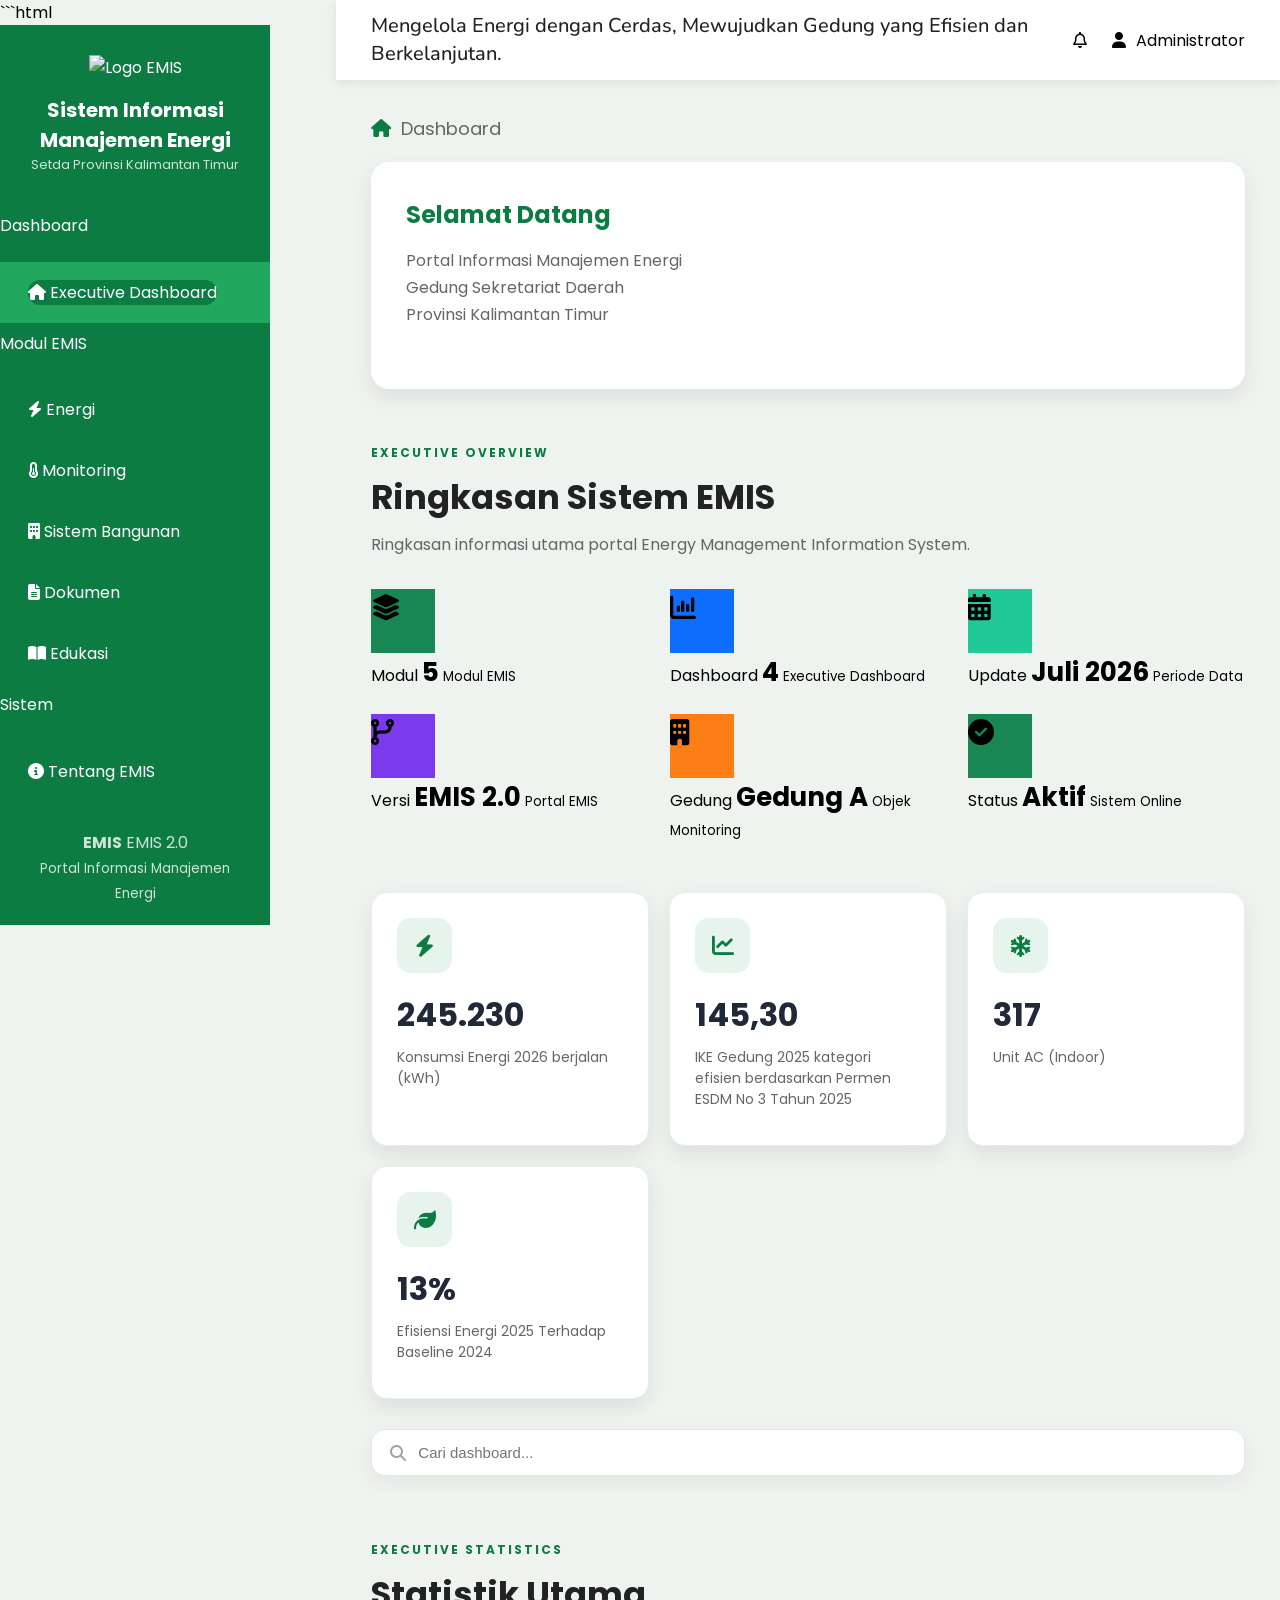
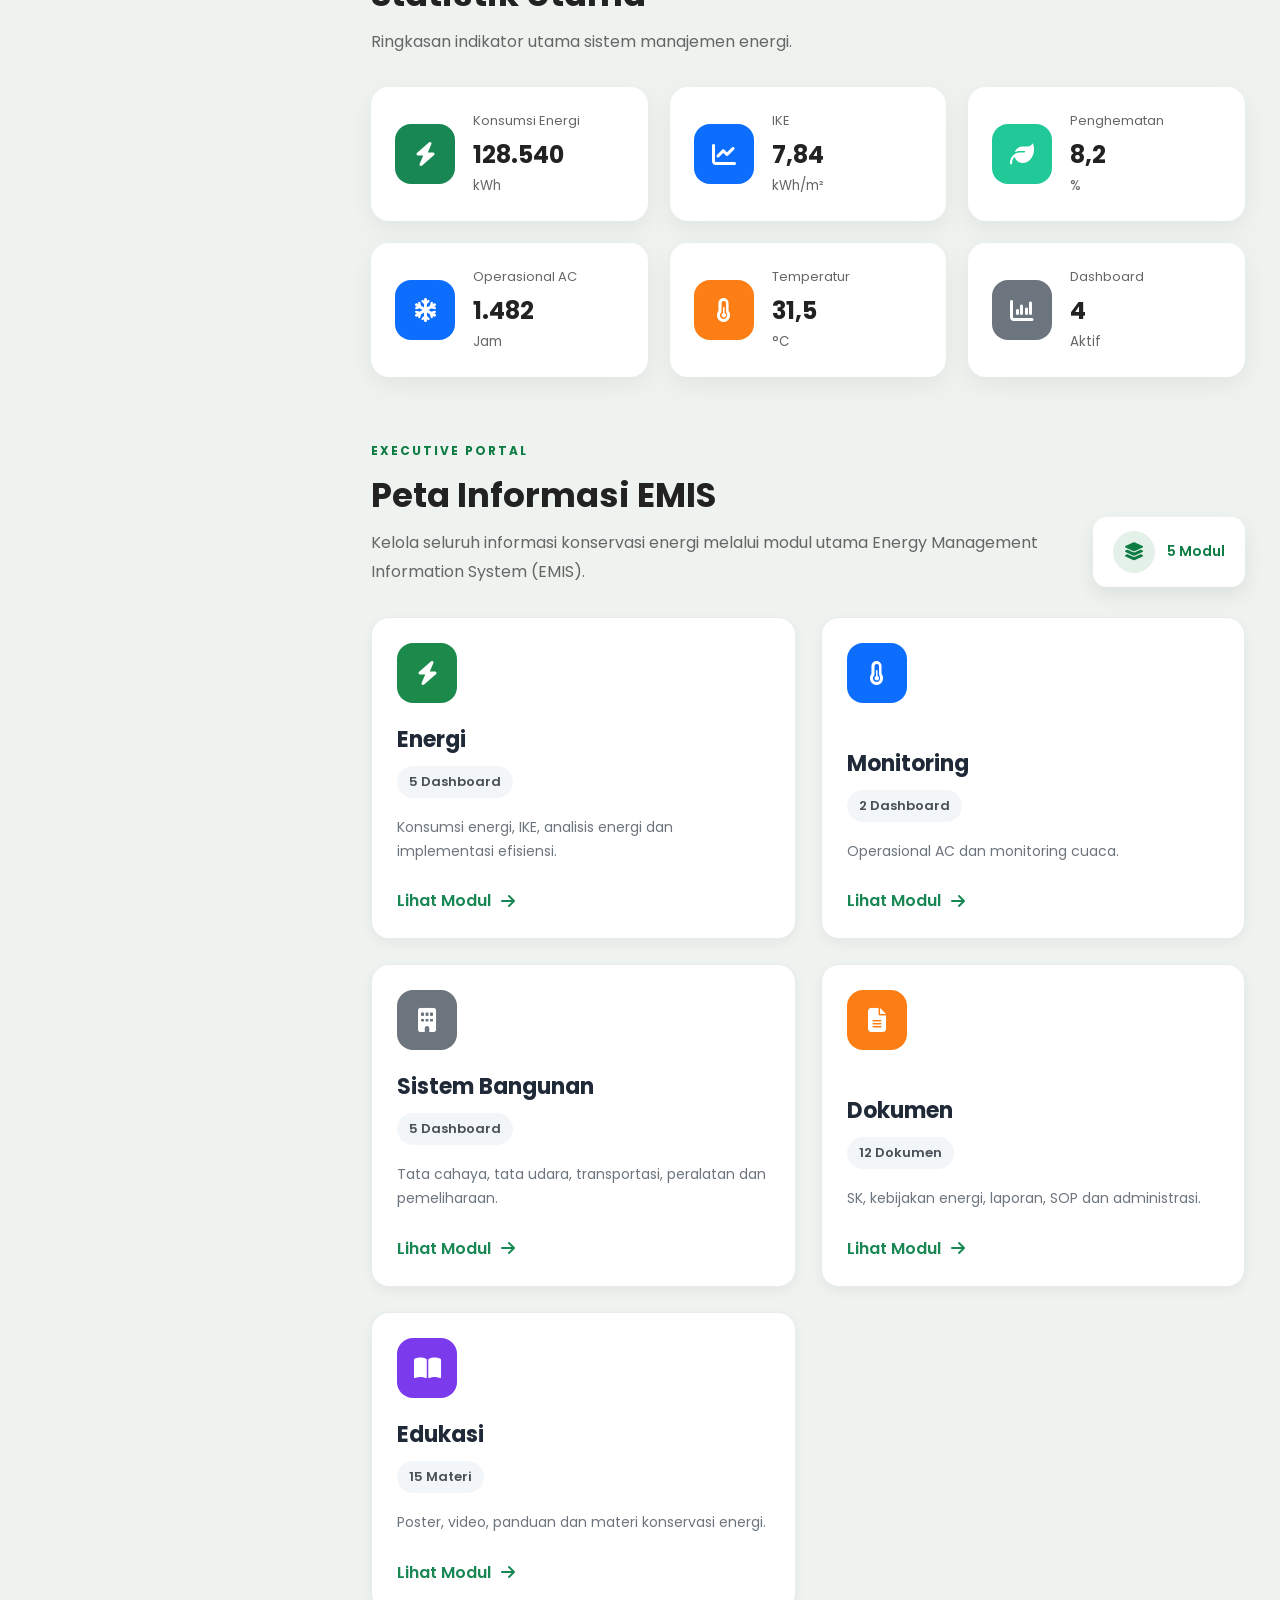
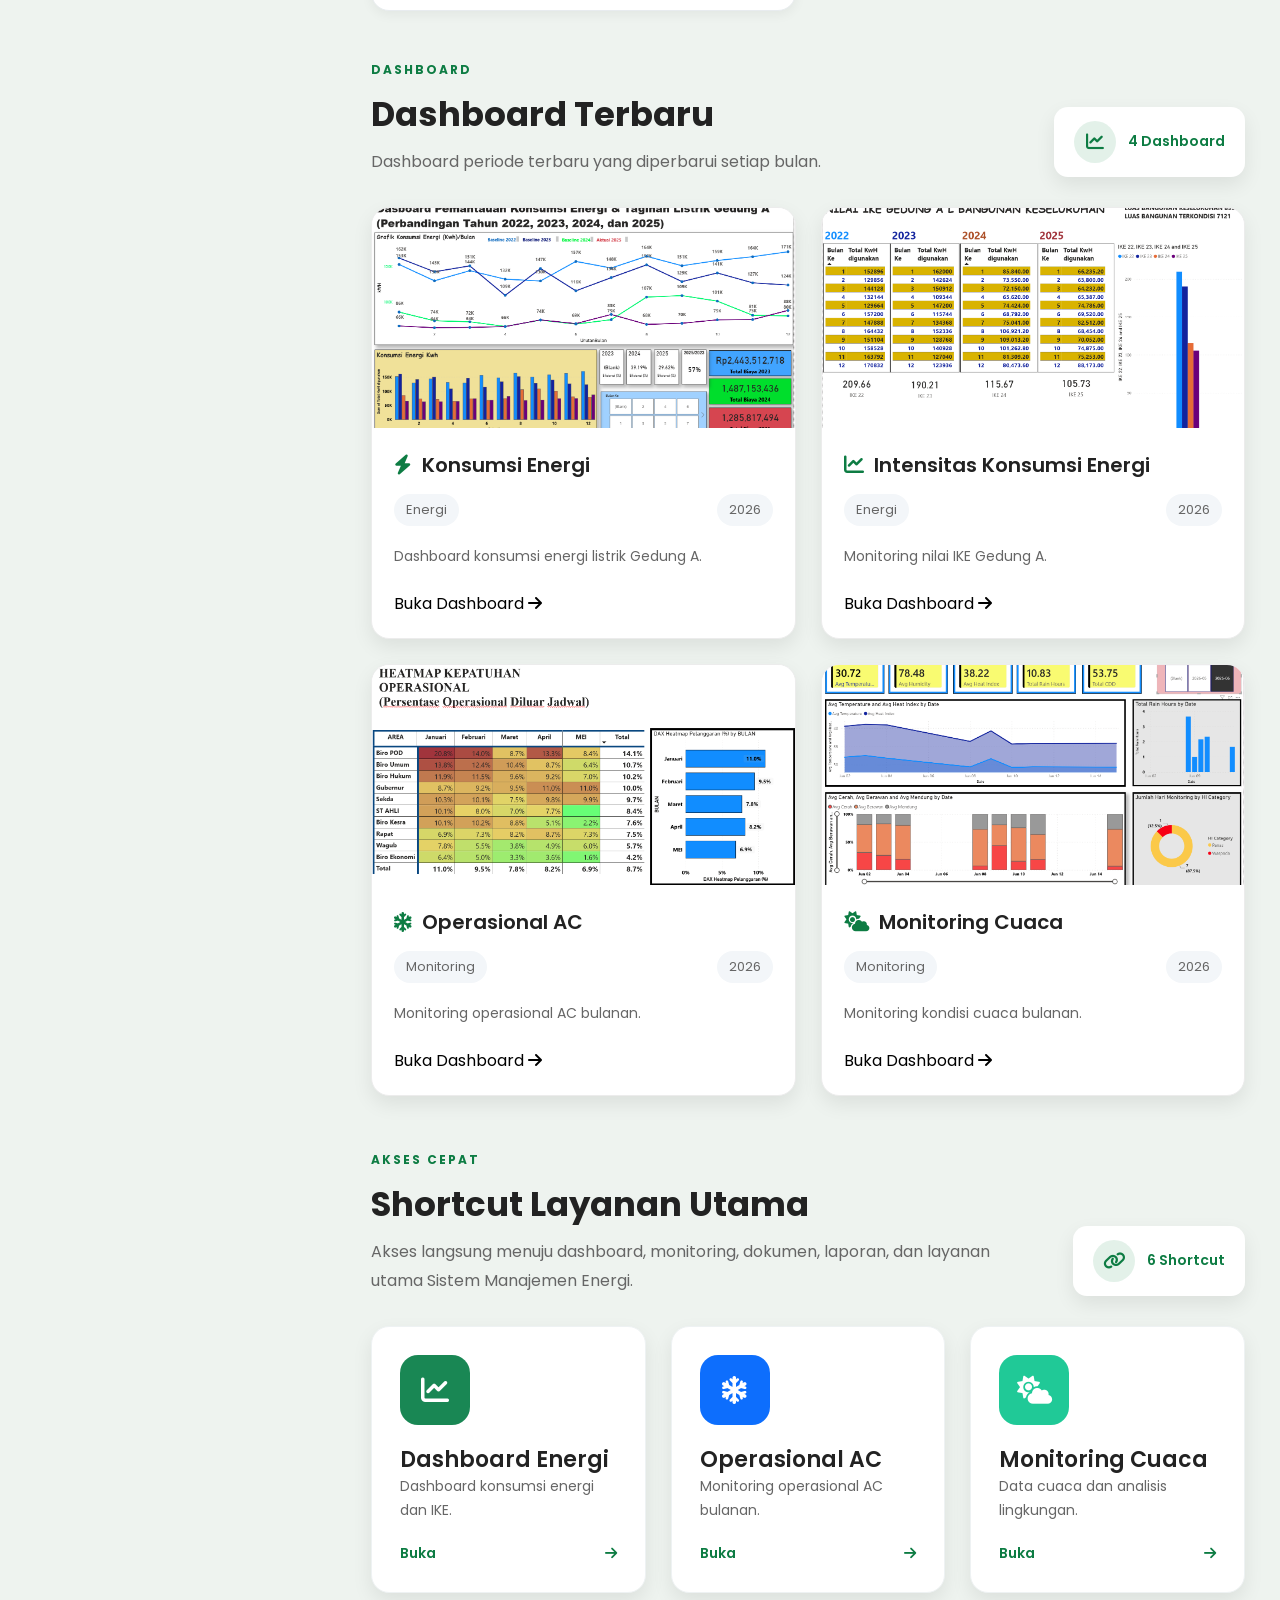
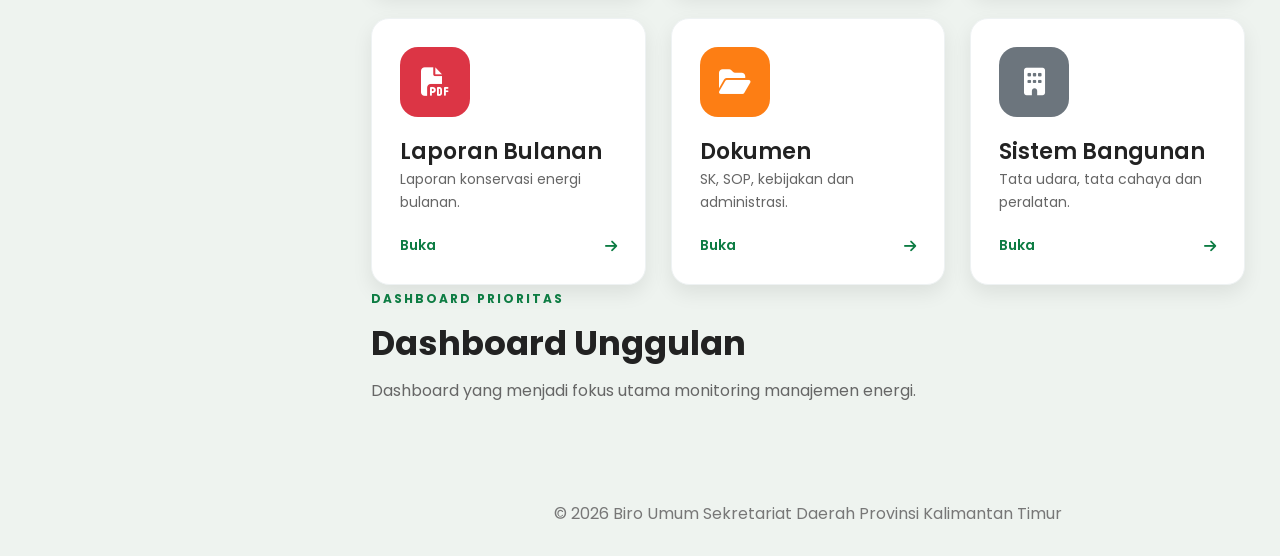
==== index.html @ b8838212 "Update header typography and responsive layout" ====
<!DOCTYPE html>
<html lang="id">

<head>

    <meta charset="UTF-8">

    <meta name="viewport" content="width=device-width, initial-scale=1.0">

    <title>Sistem Informasi Manajemen Energi | Biro Umum Setda Provinsi Kalimantan Timur</title>

    <!-- CSS -->
    <link rel="stylesheet" href="css/style.css">
    <link rel="stylesheet" href="css/sidebar.css">
    <link rel="stylesheet" href="css/header.css">
    <link rel="stylesheet" href="css/cards.css">
    <link rel="stylesheet" href="css/dashboard.css">
    <link rel="stylesheet" href="css/responsive.css">

    <!-- component CSS -->
    <link rel="stylesheet" href="css/components.css">

    <!-- Google Font -->
    <link rel="preconnect" href="https://fonts.googleapis.com">

    <link rel="preconnect" href="https://fonts.gstatic.com" crossorigin>

    <link href="https://fonts.googleapis.com/css2?family=Nunito:wght@400;500;600&family=Poppins:wght@300;400;500;600;700&display=swap" rel="stylesheet">

    <!-- Font Awesome -->
    <link rel="stylesheet"
        href="https://cdnjs.cloudflare.com/ajax/libs/font-awesome/6.7.2/css/all.min.css">

</head>

<body>

    <!-- SIDEBAR -->

    <div id="sidebar"></div>

    <!-- MAIN -->

    <div class="main">

        <header>

            <div class="header-left">

                <h2>Mengelola Energi dengan Cerdas, Mewujudkan Gedung yang Efisien dan Berkelanjutan.</h2>

            </div>

            <div class="header-right">

                <i class="fa-regular fa-bell"></i>

                <div class="profile">

                    <i class="fa-solid fa-user"></i>

                    Administrator

                </div>

            </div>

        </header>

        <main>

            <!-- =========================
                BREADCRUMB
            ========================== -->

            <div class="breadcrumb">

                <i class="fa-solid fa-house"></i>

                <span>Dashboard</span>

            </div>

            <!-- =========================
                WELCOME CARD / JUDUL HALAMAN
            ========================== -->

            <div class="welcome-card">

                <div class="welcome-header">

                    <div>

                        <h2>Selamat Datang</h2>

                        <p class="welcome-subtitle">

                            Portal Informasi Manajemen Energi<br>
                            Gedung Sekretariat Daerah<br>
                            Provinsi Kalimantan Timur

                        </p>

                    </div>

                </div>

            </div>


            <!-- ==========================================
                EXECUTIVE KPI
            ========================================== -->

            <section class="executive-section">

                <div class="section-header">

                    <div class="section-info">

                        <span class="section-label">

                            EXECUTIVE OVERVIEW

                        </span>

                        <h2>

                            Ringkasan Sistem EMIS

                        </h2>

                        <p>

                            Ringkasan informasi utama portal
                            Energy Management Information System.

                        </p>

                    </div>

                </div>

                <div
                    id="executive-grid"
                    class="executive-grid">

                </div>

            </section>

            
            <!-- =========================
                KPI GRID
            ========================== -->

            <section class="kpi-grid">

                <div class="kpi-card">

                    <div class="kpi-icon">
                        <i class="fa-solid fa-bolt"></i>
                    </div>

                    <div class="kpi-value">245.230</div>

                    <div class="kpi-title">
                        Konsumsi Energi 2026 berjalan (kWh)
                    </div>

                </div>

                <div class="kpi-card">

                    <div class="kpi-icon">
                        <i class="fa-solid fa-chart-line"></i>
                    </div>

                    <div class="kpi-value">145,30</div>

                    <div class="kpi-title">
                        IKE Gedung 2025 kategori efisien berdasarkan Permen ESDM No 3 Tahun 2025
                    </div>

                </div>

                <div class="kpi-card">

                    <div class="kpi-icon">
                        <i class="fa-solid fa-snowflake"></i>
                    </div>

                    <div class="kpi-value">317</div>

                    <div class="kpi-title">
                        Unit AC (Indoor)
                    </div>

                </div>

                <div class="kpi-card">

                    <div class="kpi-icon">
                        <i class="fa-solid fa-leaf"></i>
                    </div>

                    <div class="kpi-value">13%</div>

                    <div class="kpi-title">
                        Efisiensi Energi 2025 Terhadap Baseline 2024
                    </div>

                </div>

            </section>
            
            <!-- ==========================================
                    SEARCH DASHBOARD
                ========================================== -->

                <div class="dashboard-search">

                    <div class="search-box">

                        <i class="fa-solid fa-magnifying-glass"></i>

                        <input
                            type="text"
                            id="dashboard-search"
                            placeholder="Cari dashboard...">

                    </div>

                </div>
          
            <!-- =========================
                EXECUTIVE STATISTICS
            ========================== -->

            <section class="statistics-section">

                <div class="section-header">

                    <div class="section-info">

                        <span class="section-label">

                            EXECUTIVE STATISTICS

                        </span>

                        <h2>

                            Statistik Utama

                        </h2>

                        <p>

                            Ringkasan indikator utama sistem manajemen energi.

                        </p>

                    </div>

                </div>

                <div
                    id="statistics-grid"
                    class="statistics-grid">

                </div>

            </section>

              
                        
            <!-- =========================
                PETA INFORMASI EMIS
            ========================== -->

            <section class="module-section">

                <div class="section-header">

                    <div class="section-info">

                        <span class="section-label">
                            EXECUTIVE PORTAL
                        </span>

                        <h2>
                            Peta Informasi EMIS
                        </h2>

                        <p>
                            Kelola seluruh informasi konservasi energi melalui modul utama
                            Energy Management Information System (EMIS).
                        </p>

                    </div>

                    <div class="section-badge">

                        <i class="fa-solid fa-layer-group"></i>

                        <span id="module-count">
                            5 Modul
                        </span>

                    </div>

                </div>

                <div id="module-grid" class="module-grid"></div>

            </section>


            <!-- =========================
                DASHBOARD TERBARU
            ========================== -->

            <section class="dashboard-section">

                <div class="section-header">

                    <div class="section-info">

                        <span class="section-label">
                            DASHBOARD
                        </span>

                        <h2>Dashboard Terbaru</h2>

                        <p>
                            Dashboard periode terbaru yang diperbarui setiap bulan.
                        </p>

                    </div>

                    <div class="section-badge">

                        <i class="fa-solid fa-chart-line"></i>

                        <span id="dashboard-count">
                            4 Dashboard
                        </span>

                    </div>

                </div>

                <!-- JavaScript akan mengisi card -->
                <div id="dashboard-grid" class="dashboard-grid"></div>

            </section>


            <!-- ========================================
                QUICK ACCESS
            ======================================== -->

            <section class="quick-section">

                <div class="section-header">

                    <div class="section-info">

                        <span class="section-label">
                            AKSES CEPAT
                        </span>

                        <h2>
                            Shortcut Layanan Utama
                        </h2>

                        <p>
                            Akses langsung menuju dashboard, monitoring, dokumen,
                            laporan, dan layanan utama Sistem Manajemen Energi.
                        </p>

                    </div>

                    <div class="section-badge">

                        <i class="fa-solid fa-link"></i>

                        <span id="quick-count">
                            6 Shortcut
                        </span>

                    </div>

                </div>

                <div id="quick-grid" class="quick-grid"></div>

            </section>

            <!-- ==========================================
                DASHBOARD PRIORITAS/UNGGULAN
            ========================================== -->

            <section class="latest-section">
                
                <div class="section-header">

                    <div class="section-info">

                        <span class="section-label">

                            DASHBOARD PRIORITAS

                        </span>

                        <h2>

                            Dashboard Unggulan

                        </h2>

                        <p>

                            Dashboard yang menjadi fokus utama
                            monitoring manajemen energi.

                        </p>

                    </div>

                </div>

                <div
                    id="featured-dashboard"
                    class="latest-grid">

                </div>

            </section>

        </main>

        <footer>

            © 2026 Biro Umum Sekretariat Daerah Provinsi Kalimantan Timur

        </footer>

    </div>
    <script src="js/config.js"></script>

    <script>

    const INCLUDE_PATH = "includes/";

    </script>

    <script src="js/loader.js"></script>

    <script src="js/script.js"></script>
        
</body>

</html>
---- css/style.css ----
/* ===========================
THEME
=========================== */

:root{

    /* WARNA */

    --primary:#0d7c43;

    --primary-light:#21a85e;

    --primary-dark:#07592f;

    --background:#eef3ef;

    --white:#ffffff;

    --text:#222;

    --text-light:#666;

    --border:#dce4dd;

    /* SHADOW */

    --shadow:

    0 8px 20px rgba(0,0,0,.08);

    /* RADIUS */

    --radius:18px;

    /* TRANSITION */

    --transition:.3s;

}

/* ==========================
RESET
========================== */

*{
    margin:0;
    padding:0;
    box-sizing:border-box;
}

/* ==========================
BODY
========================== */

body{

    font-family:'Poppins',sans-serif;

    background:#eef3ef;

    display:flex;

}

/* LINK */

a{

    text-decoration:none;

    color:inherit;

}

/* LIST */

ul{

    list-style:none;

}

/* =====================================================
EXECUTIVE KPI
===================================================== */

.executive-section{

    margin:50px 0;

}

.executive-grid{

    display:grid;

    grid-template-columns:repeat(auto-fit,minmax(220px,1fr));

    gap:22px;

}

.summary-card{

    transition:.3s;

}

.summary-card:hover{

    transform:translateY(-8px);

    box-shadow:0 20px 45px rgba(0, 0, 0, 0.12);

}

.summary-icon{

    width:64px;

    height:64px;

    font-size:26px;

}

.summary-info strong{

    font-size:26px;

}


.status-label{

    display:block;

    margin-bottom:18px;

    font-size:13px;

    font-weight:700;

    color:var(--primary);

    letter-spacing:1px;

}

.status-item{

    display:flex;

    align-items:center;

    gap:12px;

    margin-bottom:18px;

}

.status-item:last-child{

    margin-bottom:0;

}

.status-item i{

    width:36px;

    height:36px;

    border-radius:10px;

    display:flex;

    justify-content:center;

    align-items:center;

    background:#EAF7EF;

    color:var(--primary);

}

.status-item span{

    flex:1;

    color:var(--text-light);

    font-size:14px;

}

.status-item strong{

    color:var(--text);

}

.hero-status{

    transition:.3s;

}

.hero-status:hover{

    transform:translateY(-6px);

}

/* =====================================================
EXECUTIVE STATISTICS
===================================================== */

.statistics-section{

    margin:60px 0;

}

.statistics-grid{

    display:grid;

    grid-template-columns:repeat(auto-fit,minmax(220px,1fr));

    gap:22px;

}

.stat-card{

    background:#ffffff;

    border-radius:18px;

    padding:24px;

    display:flex;

    align-items:center;

    gap:18px;

    box-shadow:0 8px 24px rgba(0,0,0,.06);

    transition:.25s;

}

.stat-card:hover{

    transform:translateY(-6px);

}

.stat-icon{

    width:60px;

    height:60px;

    border-radius:16px;

    display:flex;

    justify-content:center;

    align-items:center;

    color:#fff;

    font-size:24px;

}

.stat-info span{

    display:block;

    color:var(--text-light);

    font-size:13px;

    margin-bottom:6px;

}

.stat-info strong{

    display:block;

    font-size:24px;

    color:var(--text);

}

.stat-info small{

    color:var(--text-light);

}

/* =====================================================
SEARCH DASHBOARD
===================================================== */

.dashboard-search{

    margin:30px 0;

}

.search-box{

    display:flex;

    align-items:center;

    gap:12px;

    background:#ffffff;

    border:1px solid #E5E7EB;

    border-radius:14px;

    padding:14px 18px;

    box-shadow:0 6px 18px rgba(0,0,0,.05);

}

.search-box i{

    color:#9CA3AF;

}

.search-box input{

    flex:1;

    border:none;

    outline:none;

    background:transparent;

    font-size:15px;

}

.search-box:focus-within{

    border-color:var(--primary);

    box-shadow:0 0 0 4px rgba(25,135,84,.10);

}

.empty-dashboard{

    grid-column:1/-1;

    text-align:center;

    padding:70px 20px;

    color:#9CA3AF;

}

.empty-dashboard i{

    font-size:50px;

    margin-bottom:18px;

}

.empty-dashboard h3{

    margin-bottom:10px;

}

.sidebar-logo{

    width:90px;

    height:auto;

    display:block;

    margin:0 auto 18px;

}
---- css/sidebar.css ----
/* ==========================
SIDEBAR
========================== */

.sidebar{

    width:270px;

    height:100vh;

    background:var(--primary);

    color:white;

    position:fixed;

    display:flex;

    flex-direction:column;

    justify-content:space-between;

}

.sidebar li.active a{

    background:var(--primary);

    color:#ffffff;

    border-radius:12px;

}

.sidebar li.active i{

    color:#ffffff;

}

/* LOGO */

.logo{

    text-align:center;

    padding:30px;

}

.logo img{

    width:90px;

    margin-bottom:15px;

}

.logo h2{

    font-size:20px;

}

.logo p{

    font-size:13px;

    opacity:.8;

}

/* MENU */

nav ul{

    margin-top:15px;

}

nav li{

    display:flex;

    align-items:center;

    gap:15px;

    padding:18px 28px;

    cursor:pointer;

    transition:.3s;

}

nav li:hover{

    background:var(--primary-light);

}

.active{

    background:var(--primary-light);

}

.sidebar-footer{

    text-align:center;

    padding:20px;

    opacity:.8;

}
---- css/header.css ----
.main{

    margin-left:270px;

    width:calc(100% - 270px);

}

/* HEADER */

header{

    min-height:70px;

    background:var(--white);

    display:flex;

    justify-content:space-between;

    align-items:center;

    padding:12px 35px;

    box-shadow:0 2px 10px rgba(0,0,0,.08);

}

.header-right{

    display:flex;

    align-items:center;

    gap:25px;

}

.profile{

    display:flex;

    align-items:center;

    gap:10px;

}

/* =====================================================
   HEADER TAGLINE
===================================================== */

.header-left h2{

    font-family:'Nunito',sans-serif;

    font-size:20px;

    font-weight:500;

    line-height:1.4;

    color:var(--text);

}

/* ==================================
UPDATE HEADER
================================== */

.update-box-header{

display:flex;

flex-direction:column;

align-items:flex-end;

line-height:1.2;

}

.update-box-header small{

font-size:11px;

color:var(--text-light);

}

.update-box-header strong{

font-size:15px;

color:var(--primary);

font-weight:600;

}

/* =====================================================
FOOTER
===================================================== */

.footer{

height:65px;

background:var(--white);

border-top:1px solid #E5E7EB;

padding:0 35px;

display:flex;

justify-content:space-between;

align-items:center;

margin-top:40px;

}

.footer-left{

display:flex;

flex-direction:column;

gap:4px;

}

.footer-left strong{

font-size:14px;

color:var(--text);

}

.footer-left span{

font-size:12px;

color:var(--text-light);

}

.footer-right{

display:flex;

align-items:center;

gap:12px;

font-size:13px;

color:var(--text-light);

}
---- css/cards.css ----
/* =====================================================
   WELCOME CARD
===================================================== */

.welcome-card{

    background:var(--white);
    border-radius:var(--radius);
    padding:35px;
    box-shadow:var(--shadow);
    margin-bottom:20px;

}

.welcome-card h2{

    color:var(--primary);
    margin-bottom:15px;

}


/* =====================================================
   WELCOME HEADER
===================================================== */

.welcome-header{

    display:flex;
    justify-content:space-between;
    align-items:flex-start;
    gap:30px;
    margin-bottom:25px;

}

.welcome-subtitle{

    margin-top:10px;
    color:var(--text-light);
    line-height:1.7;
    max-width:700px;

}

.welcome-description{

    color:var(--text-light);
    line-height:1.9;
    margin-top:20px;

}


/* =====================================================
   UPDATE BOX
===================================================== */

.update-box{

    background:#F5FAF6;
    border-left:5px solid var(--primary);
    border-radius:12px;
    padding:18px 24px;
    min-width:180px;
    flex-shrink:0;

}

.update-box span{

    display:block;
    font-size:13px;
    color:var(--text-light);
    margin-bottom:6px;

}

.update-box strong{

    font-size:18px;
    color:var(--primary);

}


/* =====================================================
   KPI SECTION
===================================================== */

.kpi-section{

    margin:35px 0;

}

.kpi-grid{

    display:grid;
    grid-template-columns:repeat(auto-fit,minmax(220px,1fr));
    gap:20px;

}


/* =====================================================
   KPI CARD
===================================================== */

.kpi-card{

    background:var(--white);
    border-radius:16px;
    padding:25px;
    box-shadow:var(--shadow);
    transition:0.3s;
    border:1px solid #ECECEC;

}

.kpi-card:hover{

    transform:translateY(-5px);
    box-shadow:0 10px 25px rgba(0,0,0,.10);

}

.kpi-icon{

    width:55px;
    height:55px;
    border-radius:14px;
    display:flex;
    align-items:center;
    justify-content:center;
    background:rgba(25,135,84,.10);
    color:var(--primary);
    font-size:22px;
    margin-bottom:18px;

}

.kpi-title{

    font-size:14px;
    color:var(--text-light);
    margin-bottom:10px;

}

.kpi-value{

    font-size:32px;
    font-weight:700;
    color:#1F2937;
    margin-bottom:8px;

}

.kpi-unit{

    font-size:14px;
    color:var(--text-light);

}
---- css/dashboard.css ----
/* =====================================================
   MAIN CONTENT
===================================================== */

main{

    padding:35px;

}


/* =====================================================
   BREADCRUMB
===================================================== */

.breadcrumb{

    display:flex;
    align-items:center;
    gap:10px;

    margin-bottom:20px;

    font-size:18px;

    color:var(--text-light);

}

.breadcrumb i{

    color:var(--primary);

}


/* =====================================================
   DASHBOARD SECTION
===================================================== */

.dashboard-section{

    margin-top:45px;

}


/* =====================================================
   SECTION HEADER
===================================================== */

.section-header{

    margin-bottom:25px;

}

.section-header h2{

    font-size:30px;

    color:var(--text);

    margin-bottom:8px;

}

.section-header p{

    color:var(--text-light);

    line-height:1.7;

}


/* =====================================================
   DASHBOARD GRID
===================================================== */

.dashboard-grid{

    display:grid;

    grid-template-columns:repeat(auto-fit,minmax(320px,1fr));

    gap:25px;

}


/* =====================================================
   DASHBOARD CARD
===================================================== */

.dashboard-card{

    background:var(--white);

    border-radius:18px;

    overflow:hidden;

    box-shadow:var(--shadow);

    border:1px solid #ECECEC;

    transition:.3s;

}

.dashboard-card:hover{

    transform:translateY(-6px);

    box-shadow:0 12px 25px rgba(0,0,0,.12);

}


/* =====================================================
   DASHBOARD IMAGE
===================================================== */

.dashboard-image{

    width:100%;

    height:220px;

    overflow:hidden;

    background:#F8F9FA;

}

.dashboard-image img{

    width:100%;

    height:100%;

    object-fit:cover;

    transition:.35s;

}

.dashboard-card:hover .dashboard-image img{

    transform:scale(1.03);

}


/* =====================================================
   DASHBOARD CONTENT
===================================================== */

.dashboard-content{

    padding:22px;

}

.dashboard-title{

    display:flex;

    align-items:center;

    gap:10px;

    font-size:20px;

    font-weight:600;

    color:var(--text);

    margin-bottom:14px;

}

.dashboard-title i{

    color:var(--primary);

}


/* =====================================================
   DASHBOARD META
===================================================== */

.dashboard-meta{

    display:flex;

    justify-content:space-between;

    margin-bottom:18px;

    font-size:13px;

}

.dashboard-meta span{

    background:#F3F6F9;

    padding:6px 12px;

    border-radius:20px;

    color:var(--text-light);

}


/* =====================================================
   DASHBOARD DESCRIPTION
===================================================== */

.dashboard-description{

    color:var(--text-light);

    line-height:1.8;

    font-size:14px;

    margin-bottom:22px;

}


/* =====================================================
   DASHBOARD BUTTON
===================================================== */

.dashboard-button{

    display:inline-flex;

    align-items:center;

    gap:8px;

    color:var(--primary);

    font-weight:600;

    cursor:pointer;

    transition:.3s;

}

.dashboard-button i{

    transition:.3s;

}

.dashboard-button:hover{

    color:#146C43;

}

.dashboard-button:hover i{

    transform:translateX(6px);

}


/* =====================================================
   FOOTER
===================================================== */

footer{

    text-align:center;

    color:#777;

    padding:30px;

}
---- css/components.css ----
/* =====================================================
   EMIS MODULE SECTION
===================================================== */

.module-section{

    margin-top:40px;

}

/* =====================================================
   SECTION HEADER
===================================================== */

.section-header{

    display:flex;

    justify-content:space-between;

    align-items:flex-end;

    gap:30px;

    margin-bottom:30px;

}

.section-info{

    flex:1;

}


.section-label{

    display:inline-block;

    font-size:12px;

    font-weight:700;

    letter-spacing:2px;

    text-transform:uppercase;

    color:var(--primary);

    margin-bottom:10px;

}

.section-header h2{

    font-size:34px;

    font-weight:700;

    color:var(--text);

    margin-bottom:8px;

}

.section-header p{

    max-width:700px;

    line-height:1.8;

    color:var(--text-light);

}

/*Section Badge*/

.section-badge{

    display:flex;

    align-items:center;

    gap:12px;

    background:#ffffff;

    border-radius:14px;

    padding:14px 20px;

    box-shadow:var(--shadow);

    white-space:nowrap;

}

.section-badge i{

    width:42px;

    height:42px;

    display:flex;

    align-items:center;

    justify-content:center;

    border-radius:50%;

    background:rgba(27,138,75,.12);

    color:var(--primary);

    font-size:18px;

}

.section-badge span{

    font-size:14px;

    font-weight:600;

    color:var(--primary);

}

/*=====================================================
RESPONSIVE SECTION HEADER
=====================================================*/

@media(max-width:768px){

    .section-header{

        flex-direction:column;

        align-items:flex-start;

    }

    .section-badge{

        width:100%;

        justify-content:center;

    }

}

/*MODULE*/
.module-grid{

    display:grid;

    grid-template-columns:repeat(auto-fit,minmax(280px,1fr));

    gap:25px;

    margin-top:25px;

}


/* =====================================================
   MODULE CARD
===================================================== */

.module-card{

    background:#ffffff;

    border-radius:18px;

    padding:25px;

    border:1px solid #E8ECEF;

    transition:.3s;

    display:flex;

    flex-direction:column;

    justify-content:space-between;

    min-height:260px;

    box-shadow:0 4px 12px rgba(0,0,0,.05);

}

.module-card:hover{

    transform:translateY(-6px);

    box-shadow:0 12px 25px rgba(0,0,0,.12);

}


/* =====================================================
   ICON
===================================================== */

.module-icon{

    width:60px;

    height:60px;

    border-radius:16px;

    display:flex;

    align-items:center;

    justify-content:center;

    color:white;

    font-size:24px;

    margin-bottom:20px;

}


/* =====================================================
   BODY
===================================================== */

.module-body h3{

    font-size:22px;

    margin-bottom:10px;

    color:#1F2937;

}

.module-total{

    display:inline-block;

    background:#F3F6F9;

    color:#495057;

    padding:6px 12px;

    border-radius:30px;

    font-size:13px;

    font-weight:600;

    margin-bottom:18px;

}

.module-body p{

    color:#6C757D;

    line-height:1.7;

    font-size:14px;

    margin-bottom:25px;

}


/* =====================================================
   BUTTON
===================================================== */

.module-link{

    display:inline-flex;

    align-items:center;

    gap:10px;

    color:#198754;

    text-decoration:none;

    font-weight:600;

    margin-top:auto;

}

.module-link:hover{

    color:#146C43;

}

.module-link i{

    transition:.3s;

}

.module-link:hover i{

    transform:translateX(6px);

}

/*====================================================
QUICK ACCESS
====================================================*/

.quick-section{

    margin-top:50px;

}

.quick-grid{

    display:grid;

    grid-template-columns:repeat(auto-fit,minmax(220px,1fr));

    gap:25px;

}

.quick-card{

    background:var(--white);

    border-radius:18px;

    padding:28px;

    box-shadow:var(--shadow);

    text-decoration:none;

    color:var(--text);

    transition:0.30s;

    display:flex;

    flex-direction:column;

    gap:20px;

    min-height:190px;

    border:1px solid #eef2f3;

}

.quick-card:hover{

    transform:translateY(-8px);

    box-shadow:0 18px 35px rgba(0,0,0,.10);

}

.quick-icon{

    width:70px;

    height:70px;

    border-radius:18px;

    display:flex;

    justify-content:center;

    align-items:center;

    color:white;

    font-size:28px;

}

.quick-card h3{

    font-size:22px;

    font-weight:600;

    line-height:1.4;

}

.quick-card p{

    color:var(--text-light);

    line-height:1.7;

    font-size:14px;

}

.quick-footer{

    margin-top:auto;

    display:flex;

    justify-content:space-between;

    align-items:center;

    font-size:14px;

    color:var(--primary);

    font-weight:600;

}
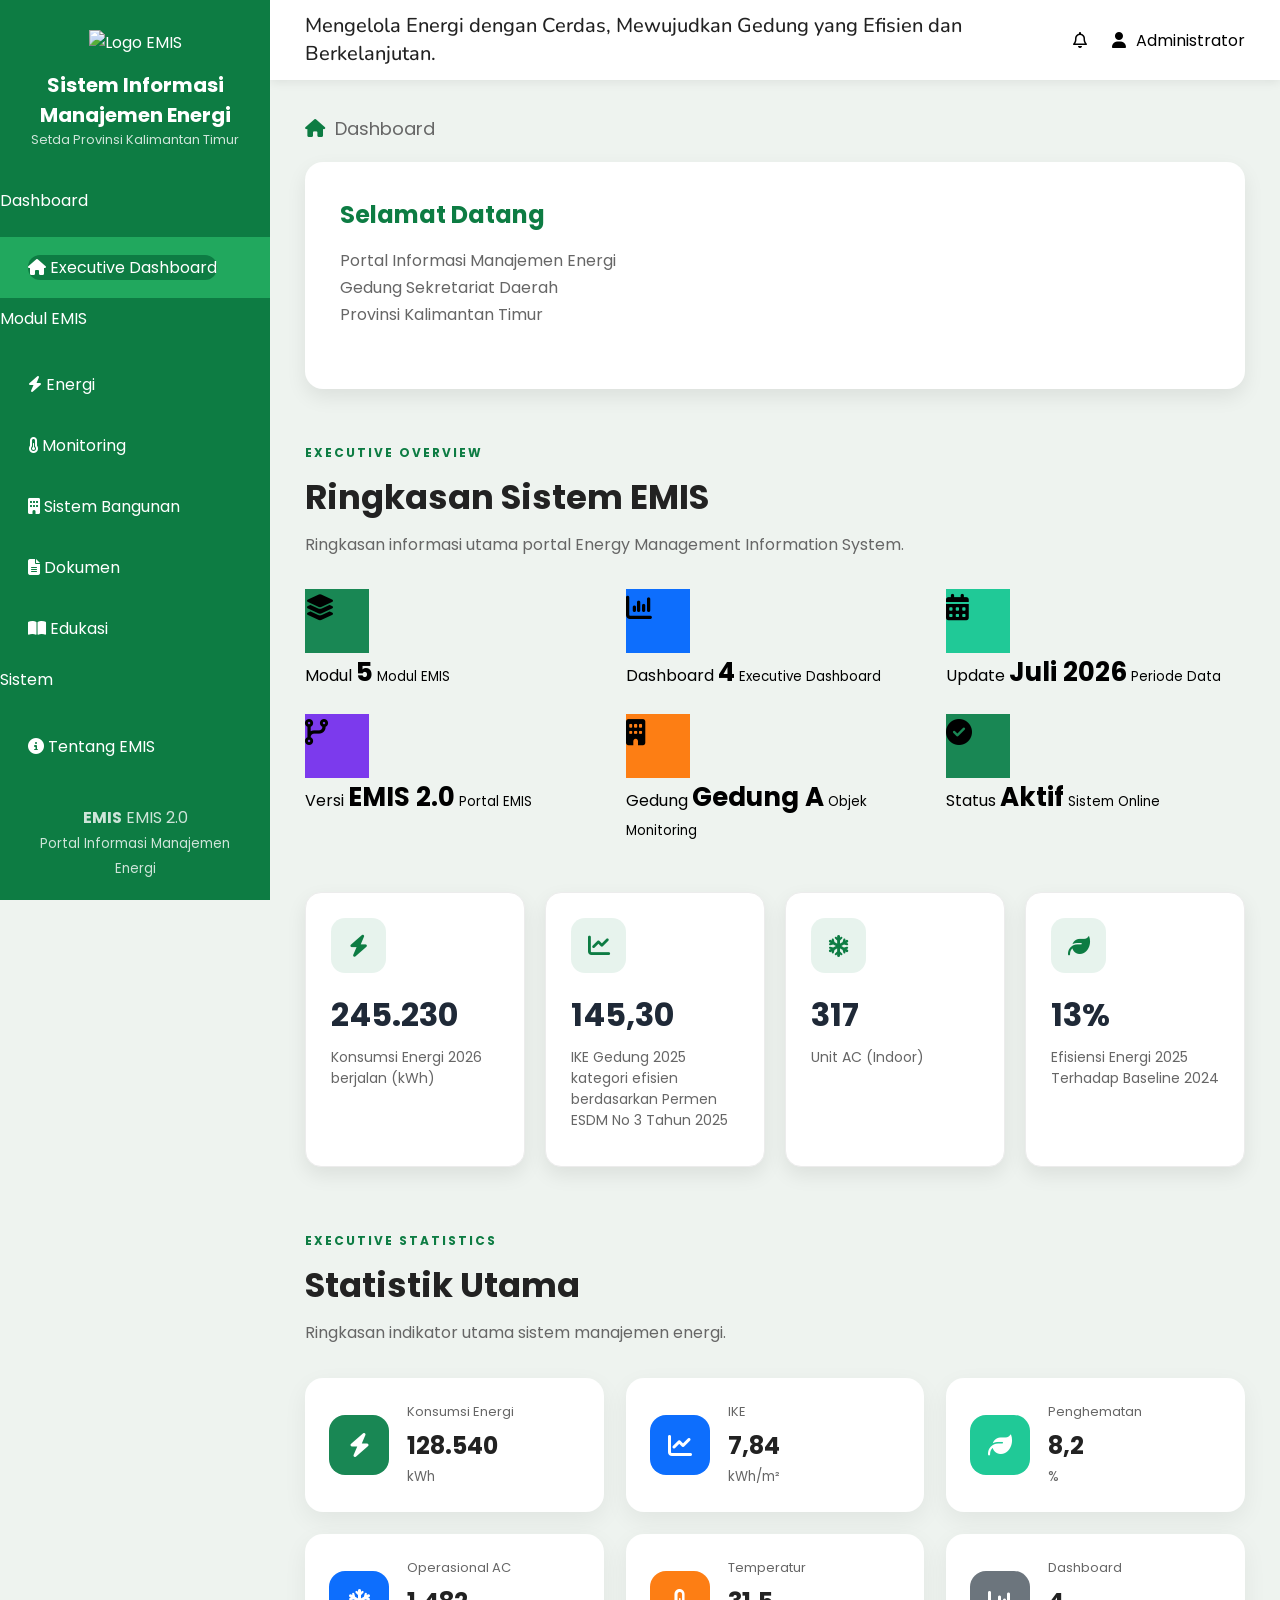
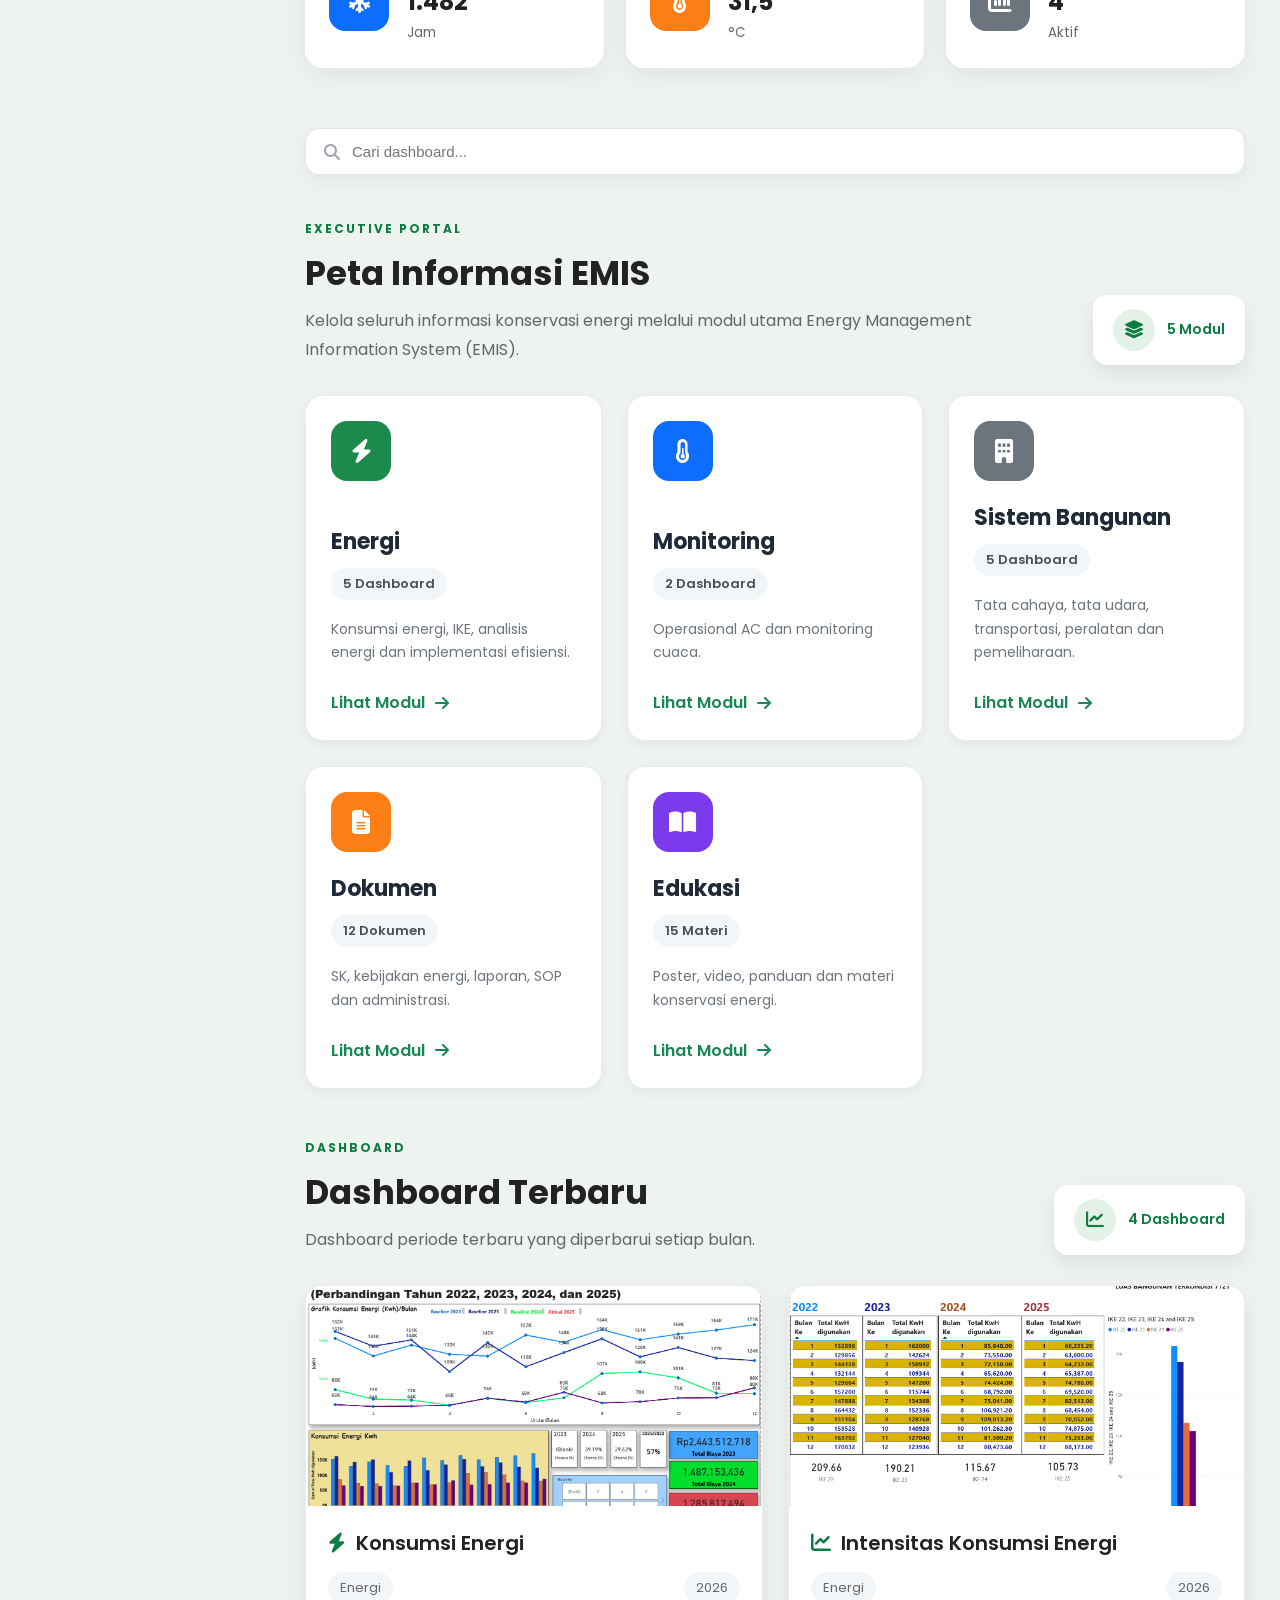
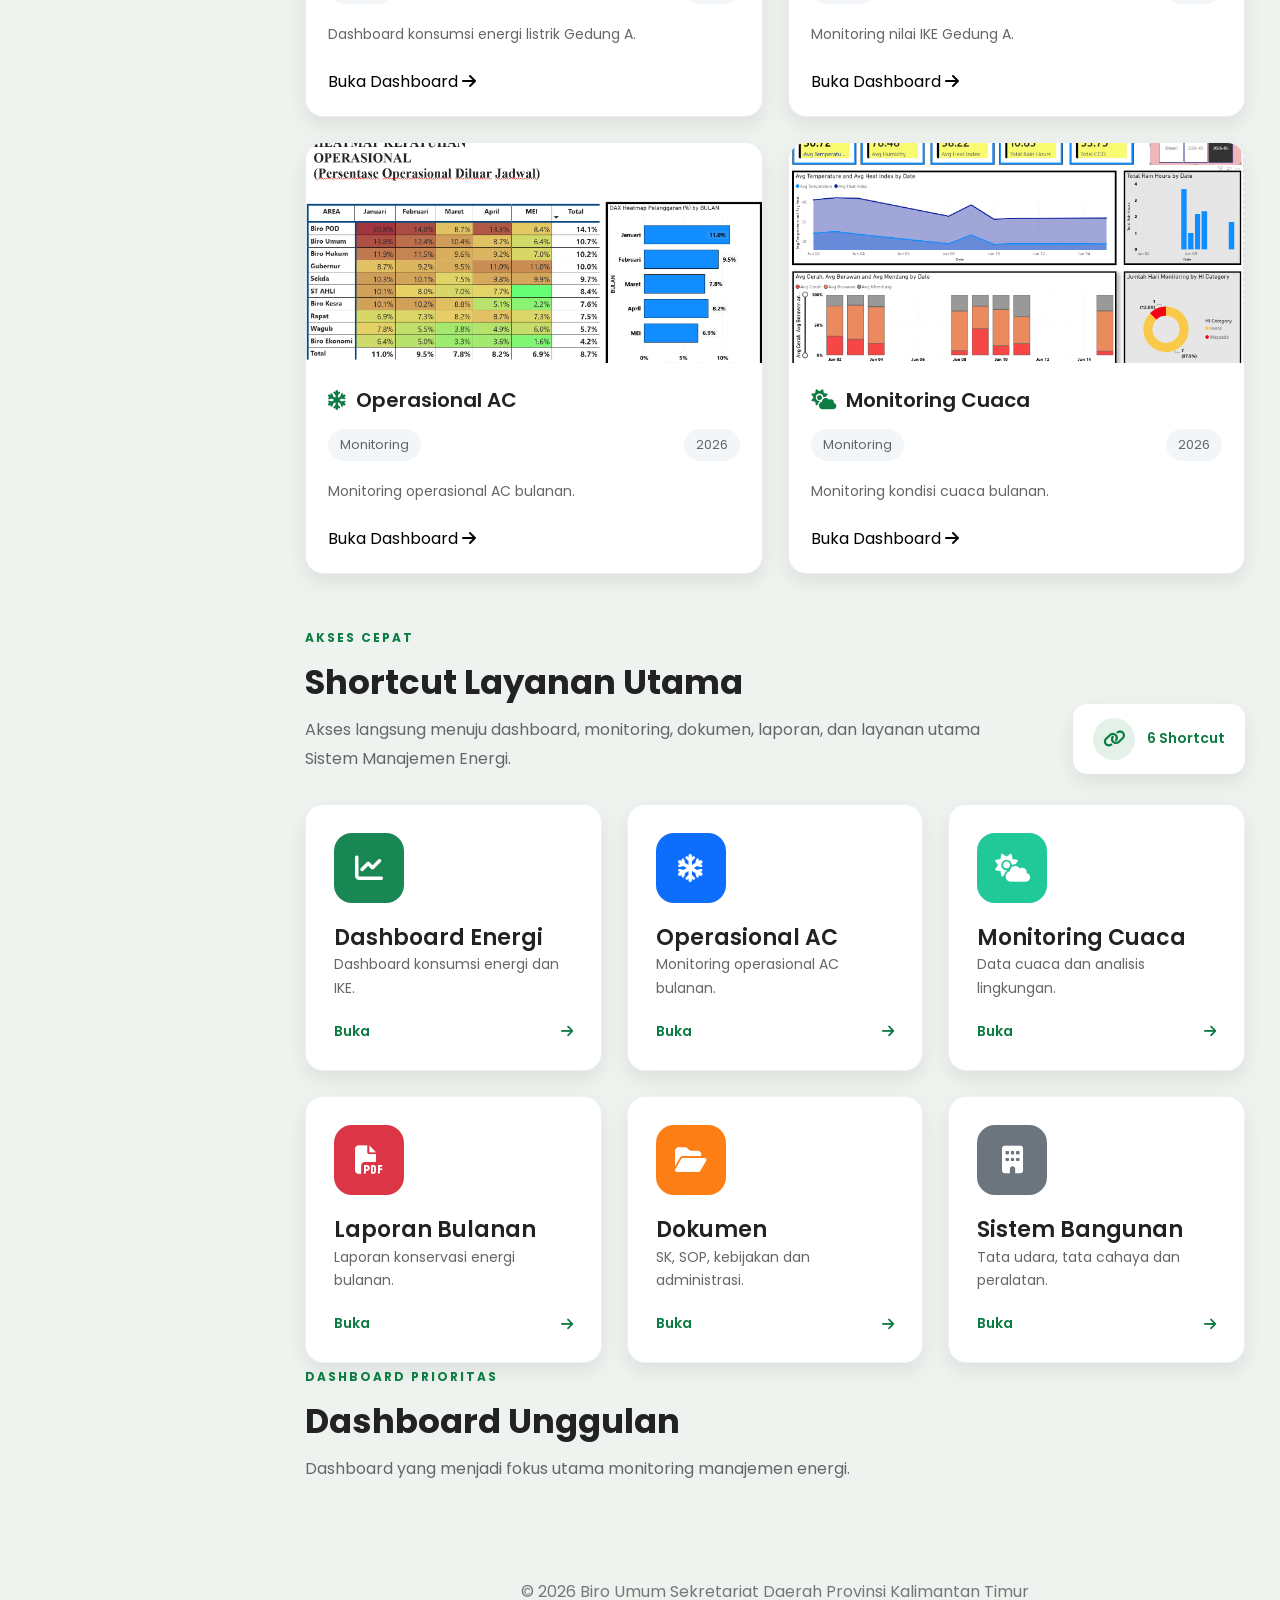
==== commit 1d65bb59: "Update sidebar and homepage" ====
--- a/index.html
+++ b/index.html
@@ -39,18 +39,57 @@
 
     <div id="sidebar"></div>
 
+
     <!-- MAIN -->
 
     <div class="main">
 
+
+        <!-- ==========================================
+             HEADER
+        =========================================== -->
+
         <header>
 
+
+            <!-- MOBILE MENU -->
+
+            <button
+                class="mobile-menu-btn"
+                id="mobile-menu-btn"
+                aria-label="Buka menu"
+                type="button">
+
+                <i class="fa-solid fa-bars"></i>
+
+            </button>
+
+
+            <!-- MOBILE LOGO -->
+
+            <div class="mobile-header-logo">
+
+                <img
+                    src="/emis/img/logo/logo.png"
+                    alt="Logo EMIS">
+
+            </div>
+
+
+            <!-- HEADER LEFT -->
+
             <div class="header-left">
 
-                <h2>Mengelola Energi dengan Cerdas, Mewujudkan Gedung yang Efisien dan Berkelanjutan.</h2>
+                <h2>
+                    Mengelola Energi dengan Cerdas,
+                    Mewujudkan Gedung yang Efisien dan Berkelanjutan.
+                </h2>
 
             </div>
 
+
+            <!-- HEADER RIGHT -->
+
             <div class="header-right">
 
                 <i class="fa-regular fa-bell"></i>
@@ -65,9 +104,25 @@
 
             </div>
 
+
         </header>
 
-        <main>
+
+        <!-- ==========================================
+             SIDEBAR OVERLAY
+        =========================================== -->
+
+        <div
+            class="sidebar-overlay"
+            id="sidebar-overlay">
+        </div>
+
+
+        <!-- ==========================================
+             MAIN CONTENT
+        =========================================== -->
+
+        <main>   
 
             <!-- =========================
                 BREADCRUMB
@@ -214,6 +269,47 @@
 
             </section>
             
+          
+            <!-- =========================
+                EXECUTIVE STATISTICS
+            ========================== -->
+
+            <section class="statistics-section">
+
+                <div class="section-header">
+
+                    <div class="section-info">
+
+                        <span class="section-label">
+
+                            EXECUTIVE STATISTICS
+
+                        </span>
+
+                        <h2>
+
+                            Statistik Utama
+
+                        </h2>
+
+                        <p>
+
+                            Ringkasan indikator utama sistem manajemen energi.
+
+                        </p>
+
+                    </div>
+
+                </div>
+
+                <div
+                    id="statistics-grid"
+                    class="statistics-grid">
+
+                </div>
+
+            </section>
+
             <!-- ==========================================
                     SEARCH DASHBOARD
                 ========================================== -->
@@ -231,49 +327,7 @@
 
                     </div>
 
-                </div>
-          
-            <!-- =========================
-                EXECUTIVE STATISTICS
-            ========================== -->
-
-            <section class="statistics-section">
-
-                <div class="section-header">
-
-                    <div class="section-info">
-
-                        <span class="section-label">
-
-                            EXECUTIVE STATISTICS
-
-                        </span>
-
-                        <h2>
-
-                            Statistik Utama
-
-                        </h2>
-
-                        <p>
-
-                            Ringkasan indikator utama sistem manajemen energi.
-
-                        </p>
-
-                    </div>
-
-                </div>
-
-                <div
-                    id="statistics-grid"
-                    class="statistics-grid">
-
-                </div>
-
-            </section>
-
-              
+                </div>         
                         
             <!-- =========================
                 PETA INFORMASI EMIS
--- a/css/sidebar.css
+++ b/css/sidebar.css
@@ -114,4 +114,135 @@
 
     opacity:.8;
 
-}+}
+
+/* =====================================================
+   MOBILE SIDEBAR DRAWER
+===================================================== */
+
+@media(max-width:768px){
+
+    /* -----------------------------------------
+       SIDEBAR
+    ----------------------------------------- */
+
+    .sidebar{
+
+        width:280px;
+
+        height:100vh;
+
+        position:fixed;
+
+        top:0;
+
+        left:0;
+
+        z-index:1001;
+
+        transform:translateX(-100%);
+
+        transition:transform .3s ease;
+
+        overflow-y:auto;
+
+        box-shadow:4px 0 20px rgba(0,0,0,.15);
+
+    }
+
+    /* -----------------------------------------
+       SIDEBAR OPEN
+    ----------------------------------------- */
+
+    .sidebar.mobile-open{
+
+        transform:translateX(0);
+
+    }
+
+
+    /* -----------------------------------------
+       LOGO
+    ----------------------------------------- */
+
+    .logo{
+
+        padding:25px 20px;
+
+    }
+
+
+    .logo img{
+
+        width:75px;
+
+    }
+
+
+    .logo h2{
+
+        font-size:18px;
+
+    }
+
+
+    .logo p{
+
+        font-size:12px;
+
+    }
+
+
+    /* -----------------------------------------
+       MENU
+    ----------------------------------------- */
+
+    nav li{
+
+        padding:15px 22px;
+
+    }
+
+
+    /* -----------------------------------------
+       SIDEBAR OVERLAY
+    ----------------------------------------- */
+
+    .sidebar-overlay{
+
+        display:block;
+
+        position:fixed;
+
+        inset:0;
+
+        background:rgba(0,0,0,.45);
+
+        z-index:1000;
+
+        opacity:0;
+
+        visibility:hidden;
+
+        transition:
+
+            opacity .3s ease,
+
+            visibility .3s ease;
+
+    }
+
+
+    /* -----------------------------------------
+       OVERLAY ACTIVE
+    ----------------------------------------- */
+
+    .sidebar-overlay.active{
+
+        opacity:1;
+
+        visibility:visible;
+
+    }
+
+}
--- a/css/header.css
+++ b/css/header.css
@@ -160,4 +160,217 @@
 
 color:var(--text-light);
 
+}
+
+/* =====================================================
+   MOBILE HEADER
+===================================================== */
+
+/* -----------------------------------------
+   MOBILE MENU BUTTON
+----------------------------------------- */
+
+.mobile-menu-btn{
+
+    display:none;
+
+    border:none;
+
+    background:transparent;
+
+    color:var(--primary);
+
+    font-size:21px;
+
+    cursor:pointer;
+
+    padding:6px;
+
+}
+
+
+/* -----------------------------------------
+   MOBILE LOGO
+----------------------------------------- */
+
+.mobile-header-logo{
+
+    display:none;
+
+}
+
+.mobile-header-logo img{
+
+    width:38px;
+
+    height:38px;
+
+    object-fit:contain;
+
+}
+
+
+/* -----------------------------------------
+   SIDEBAR OVERLAY
+----------------------------------------- */
+
+.sidebar-overlay{
+
+    display:none;
+
+}
+
+
+/* =====================================================
+   MOBILE
+===================================================== */
+
+@media(max-width:768px){
+
+    /* -----------------------------------------
+       MAIN CONTENT
+    ----------------------------------------- */
+
+    .main{
+
+        margin-left:0;
+
+        width:100%;
+
+    }
+
+
+    /* -----------------------------------------
+       HEADER
+    ----------------------------------------- */
+
+    header{
+
+        min-height:64px;
+
+        padding:10px 16px;
+
+        gap:12px;
+
+    }
+
+
+    /* -----------------------------------------
+       HAMBURGER
+    ----------------------------------------- */
+
+    .mobile-menu-btn{
+
+        display:flex;
+
+        align-items:center;
+
+        justify-content:center;
+
+        flex-shrink:0;
+
+    }
+
+
+    /* -----------------------------------------
+       LOGO
+    ----------------------------------------- */
+
+    .mobile-header-logo{
+
+        display:flex;
+
+        align-items:center;
+
+        justify-content:center;
+
+        flex-shrink:0;
+
+    }
+
+
+    /* -----------------------------------------
+       PAGE TITLE
+    ----------------------------------------- */
+
+    .header-left{
+
+        flex:1;
+
+        min-width:0;
+
+    }
+
+    .header-left h2{
+
+        font-size:15px;
+
+        line-height:1.3;
+
+        margin:0;
+
+        white-space:normal;
+
+    }
+
+
+    /* -----------------------------------------
+       HEADER RIGHT
+    ----------------------------------------- */
+
+    .header-right{
+
+        gap:12px;
+
+        flex-shrink:0;
+
+    }
+
+
+    /* -----------------------------------------
+       UPDATE DATA
+    ----------------------------------------- */
+
+    .update-box-header{
+
+        display:none;
+
+    }
+
+
+    /* -----------------------------------------
+       PROFILE
+    ----------------------------------------- */
+
+    .profile span{
+
+        display:none;
+
+    }
+
+
+    .profile{
+
+        gap:0;
+
+    }
+
+
+    /* -----------------------------------------
+       NOTIFICATION
+    ----------------------------------------- */
+
+    .header-right > .fa-bell{
+
+        font-size:16px;
+
+    }
+
+
+    .profile i{
+
+        font-size:16px;
+
+    }
+
 }
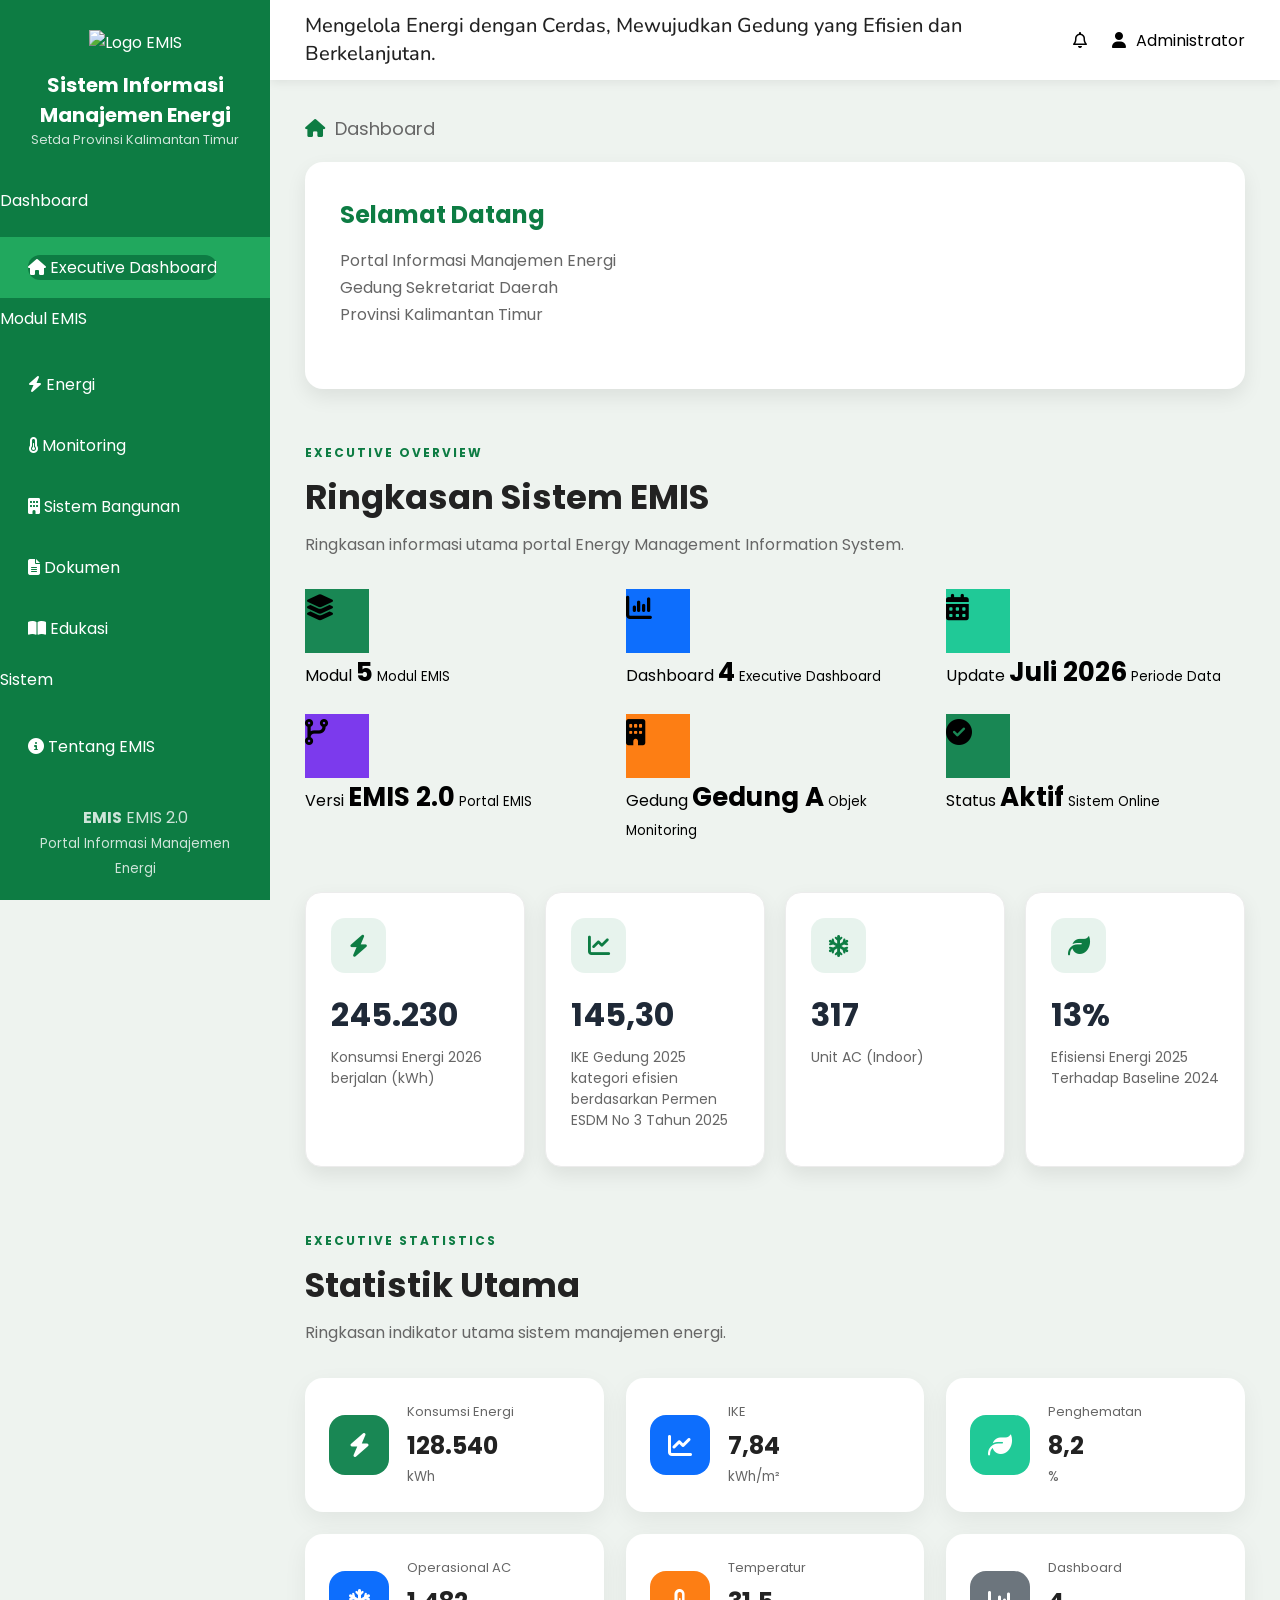
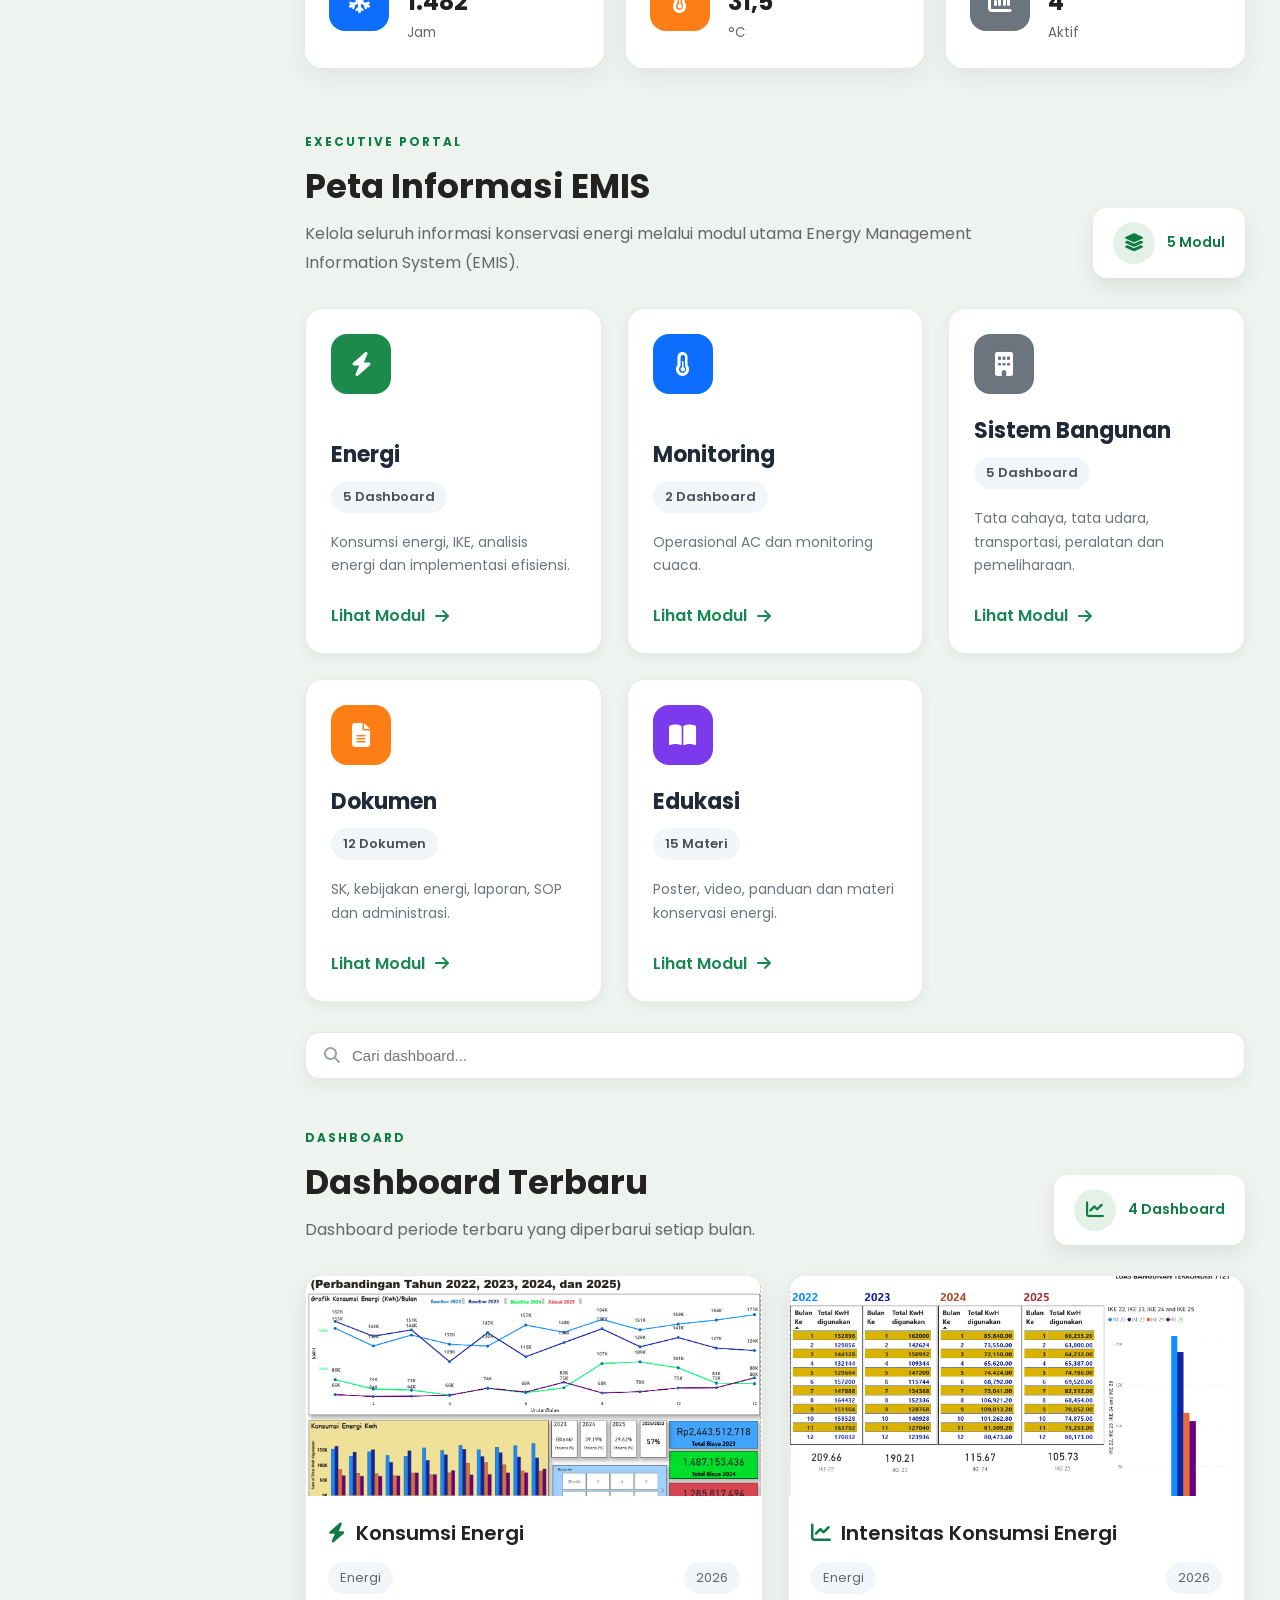
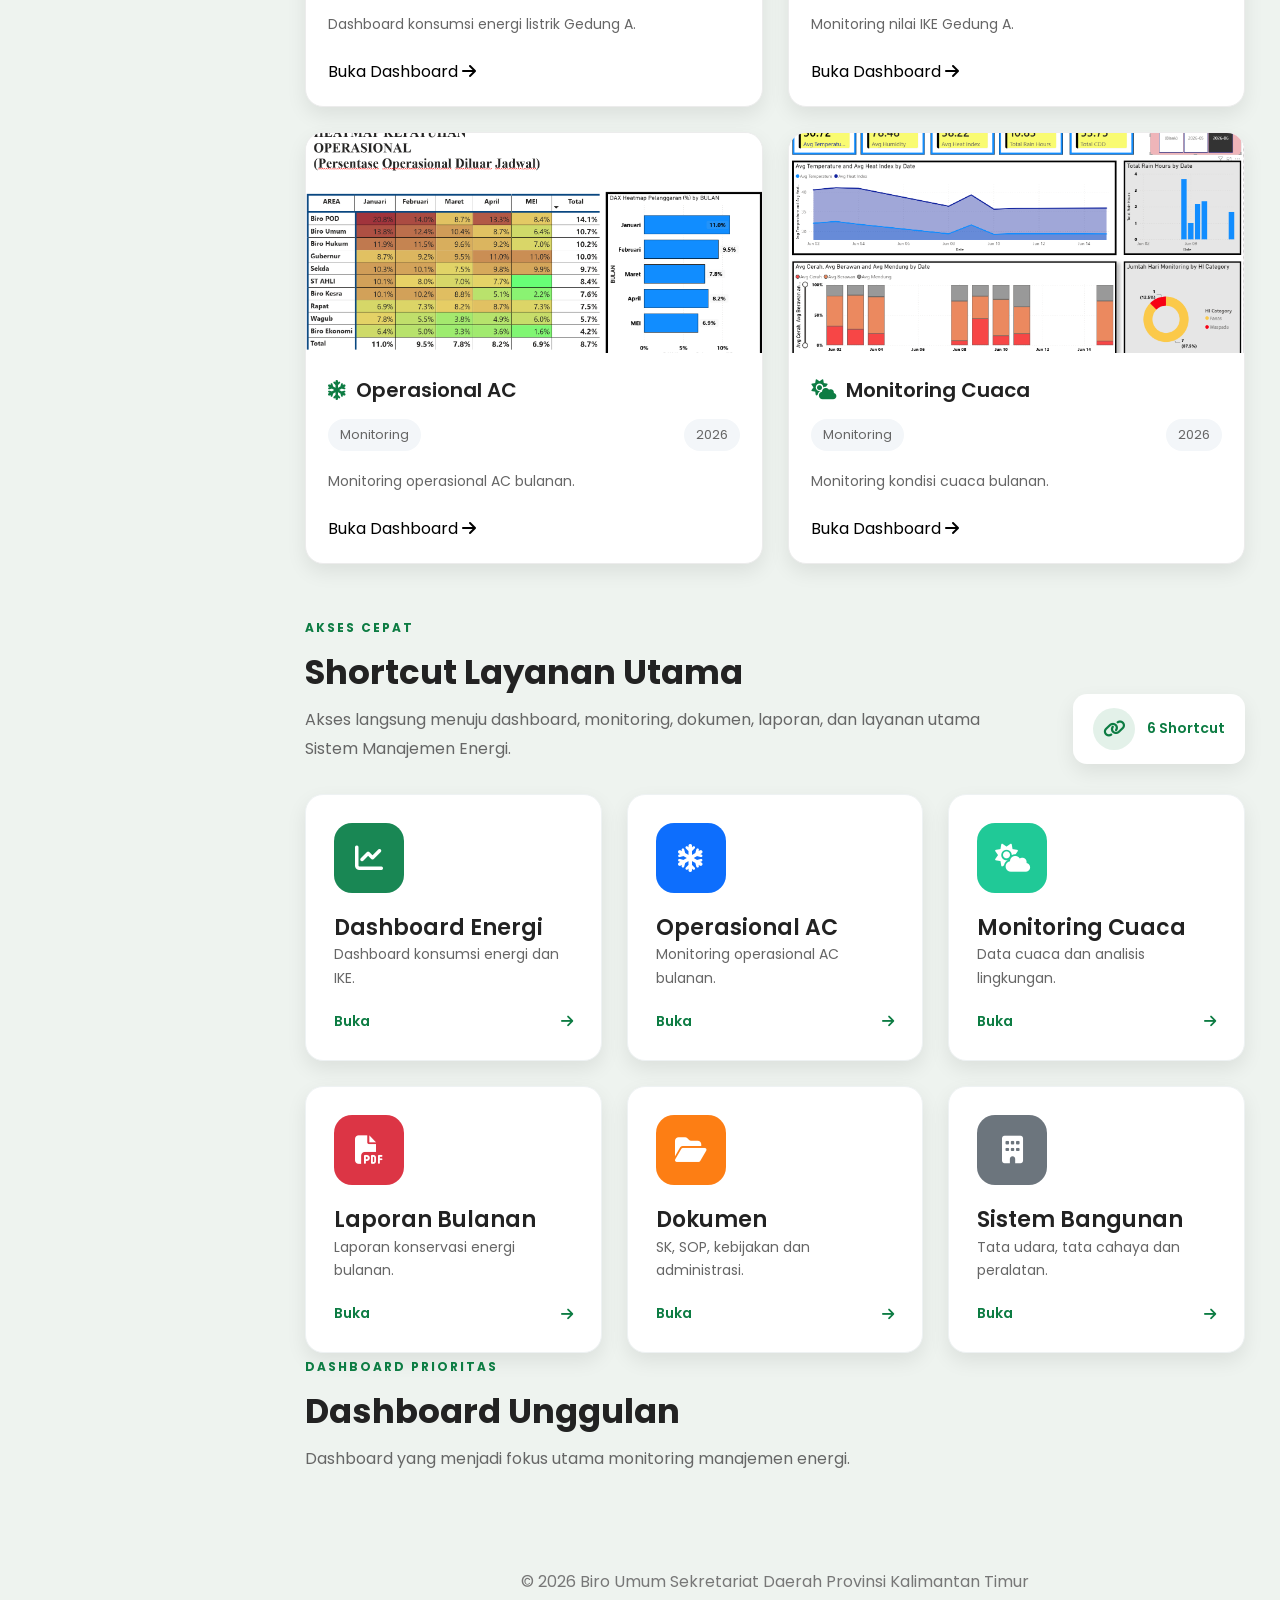
==== commit 3e8f3547: "Update Edukasi menjadi Edukasi dan Berita" ====
--- a/index.html
+++ b/index.html
@@ -308,9 +308,50 @@
 
                 </div>
 
+            </section>    
+                        
+            <!-- =========================
+                PETA INFORMASI EMIS
+            ========================== -->
+
+            <section class="module-section">
+
+                <div class="section-header">
+
+                    <div class="section-info">
+
+                        <span class="section-label">
+                            EXECUTIVE PORTAL
+                        </span>
+
+                        <h2>
+                            Peta Informasi EMIS
+                        </h2>
+
+                        <p>
+                            Kelola seluruh informasi konservasi energi melalui modul utama
+                            Energy Management Information System (EMIS).
+                        </p>
+
+                    </div>
+
+                    <div class="section-badge">
+
+                        <i class="fa-solid fa-layer-group"></i>
+
+                        <span id="module-count">
+                            5 Modul
+                        </span>
+
+                    </div>
+
+                </div>
+
+                <div id="module-grid" class="module-grid"></div>
+
             </section>
 
-            <!-- ==========================================
+                <!-- ==========================================
                     SEARCH DASHBOARD
                 ========================================== -->
 
@@ -327,50 +368,7 @@
 
                     </div>
 
-                </div>         
-                        
-            <!-- =========================
-                PETA INFORMASI EMIS
-            ========================== -->
-
-            <section class="module-section">
-
-                <div class="section-header">
-
-                    <div class="section-info">
-
-                        <span class="section-label">
-                            EXECUTIVE PORTAL
-                        </span>
-
-                        <h2>
-                            Peta Informasi EMIS
-                        </h2>
-
-                        <p>
-                            Kelola seluruh informasi konservasi energi melalui modul utama
-                            Energy Management Information System (EMIS).
-                        </p>
-
-                    </div>
-
-                    <div class="section-badge">
-
-                        <i class="fa-solid fa-layer-group"></i>
-
-                        <span id="module-count">
-                            5 Modul
-                        </span>
-
-                    </div>
-
-                </div>
-
-                <div id="module-grid" class="module-grid"></div>
-
-            </section>
-
-
+                </div>     
             <!-- =========================
                 DASHBOARD TERBARU
             ========================== -->
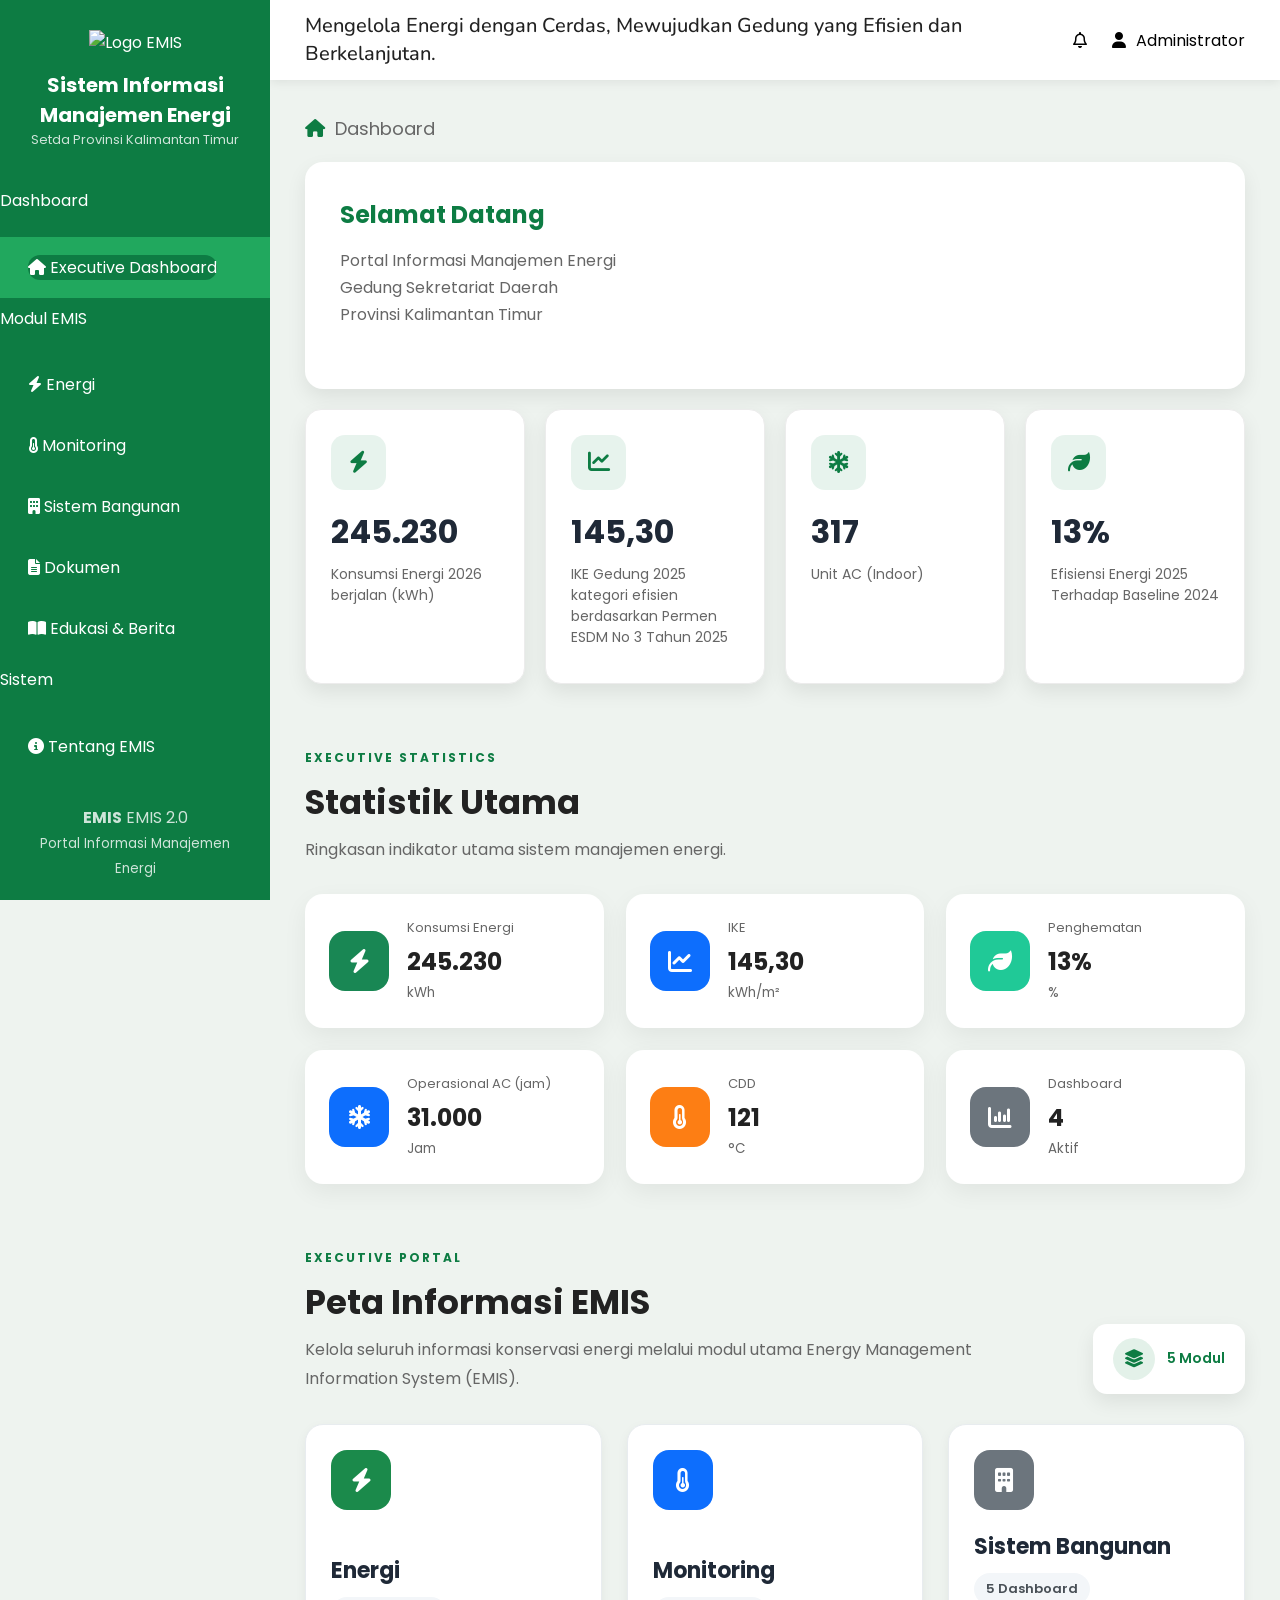
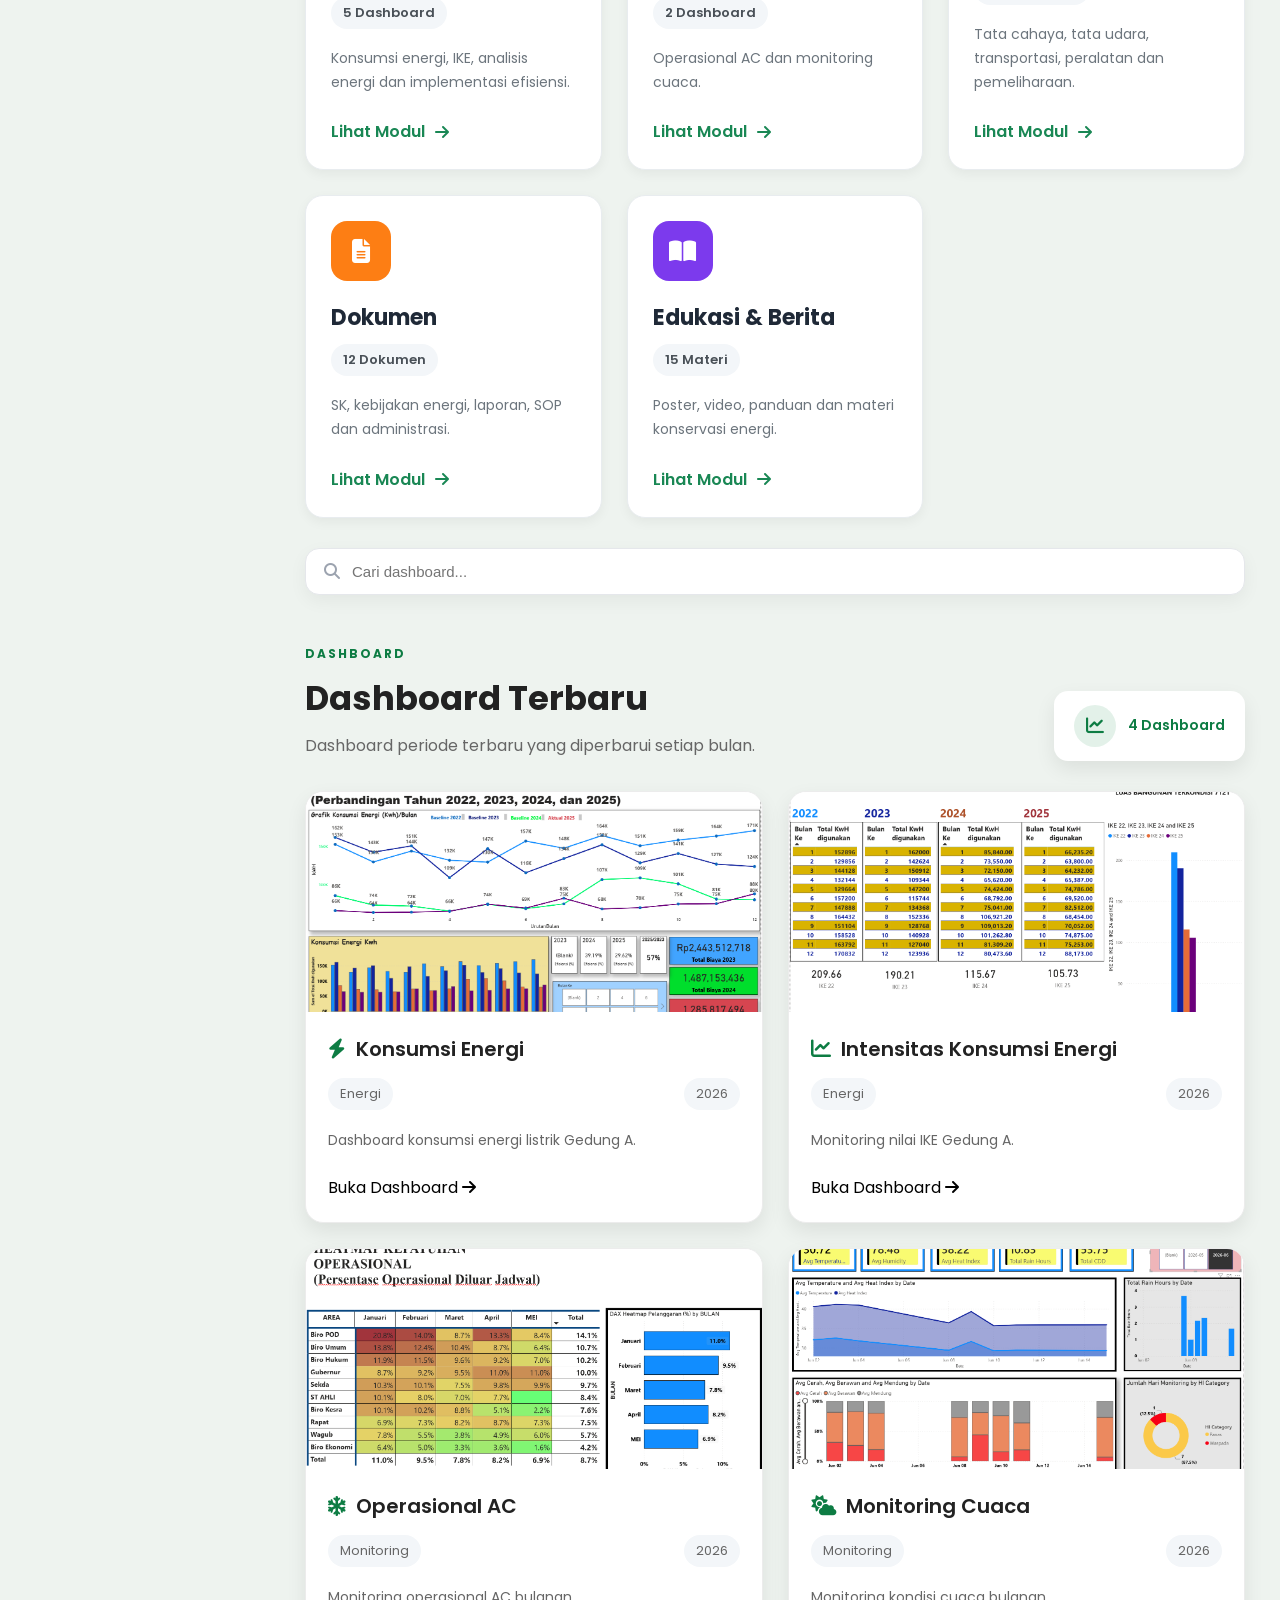
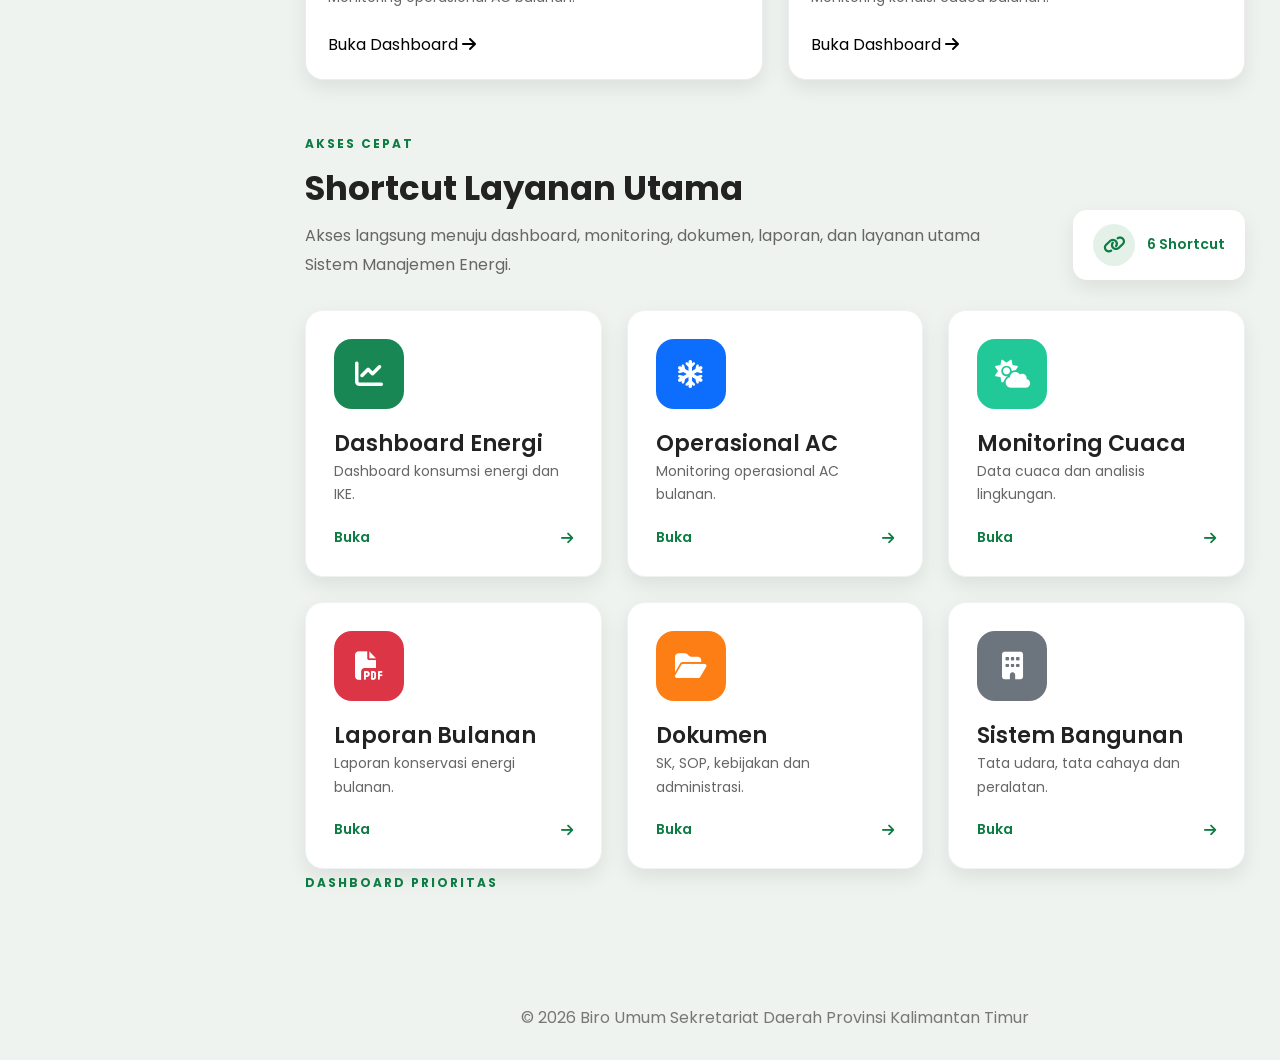
==== commit 697c64a6: "Perbaiki sidebar halaman utama" ====
--- a/index.html
+++ b/index.html
@@ -163,48 +163,7 @@
             </div>
 
 
-            <!-- ==========================================
-                EXECUTIVE KPI
-            ========================================== -->
-
-            <section class="executive-section">
-
-                <div class="section-header">
-
-                    <div class="section-info">
-
-                        <span class="section-label">
-
-                            EXECUTIVE OVERVIEW
-
-                        </span>
-
-                        <h2>
-
-                            Ringkasan Sistem EMIS
-
-                        </h2>
-
-                        <p>
-
-                            Ringkasan informasi utama portal
-                            Energy Management Information System.
-
-                        </p>
-
-                    </div>
-
-                </div>
-
-                <div
-                    id="executive-grid"
-                    class="executive-grid">
-
-                </div>
-
-            </section>
-
-            
+           
             <!-- =========================
                 KPI GRID
             ========================== -->
@@ -468,14 +427,13 @@
 
                         <h2>
 
-                            Dashboard Unggulan
+                            
 
                         </h2>
 
                         <p>
 
-                            Dashboard yang menjadi fokus utama
-                            monitoring manajemen energi.
+                            
 
                         </p>
 
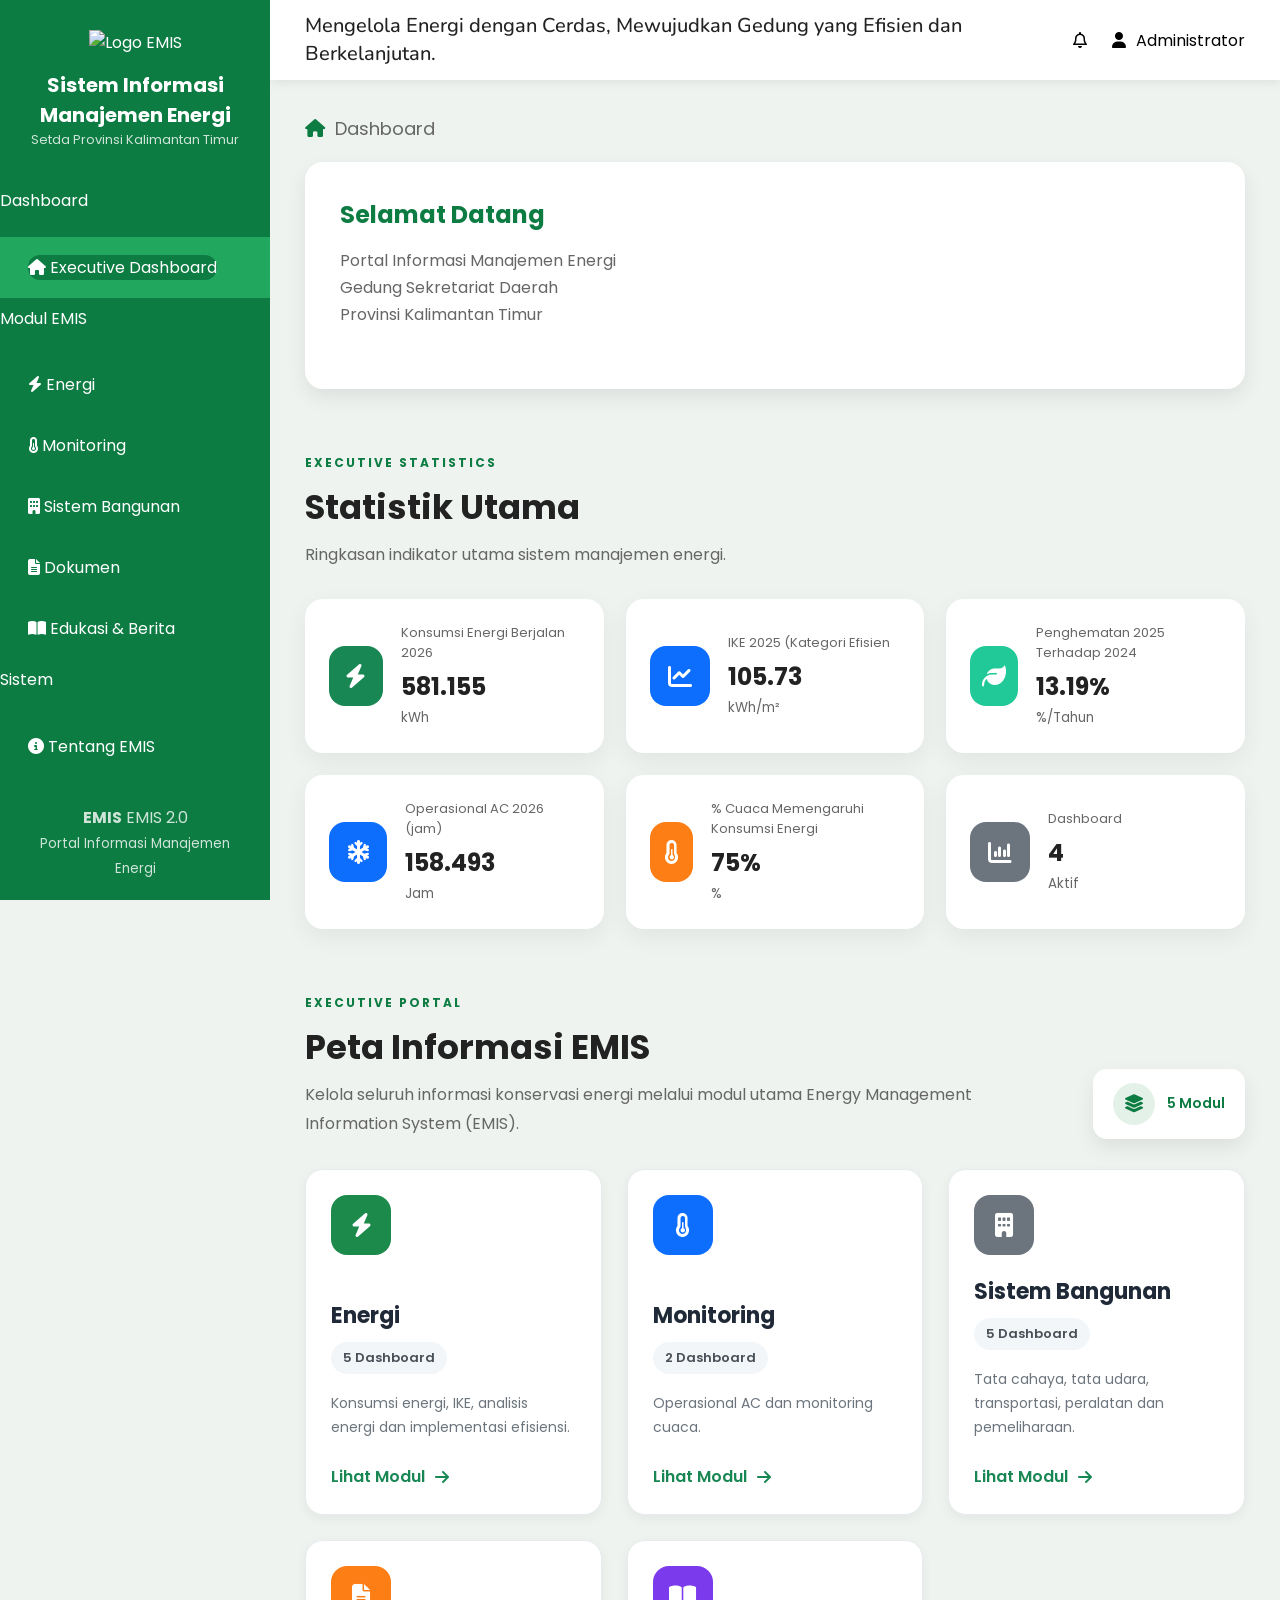
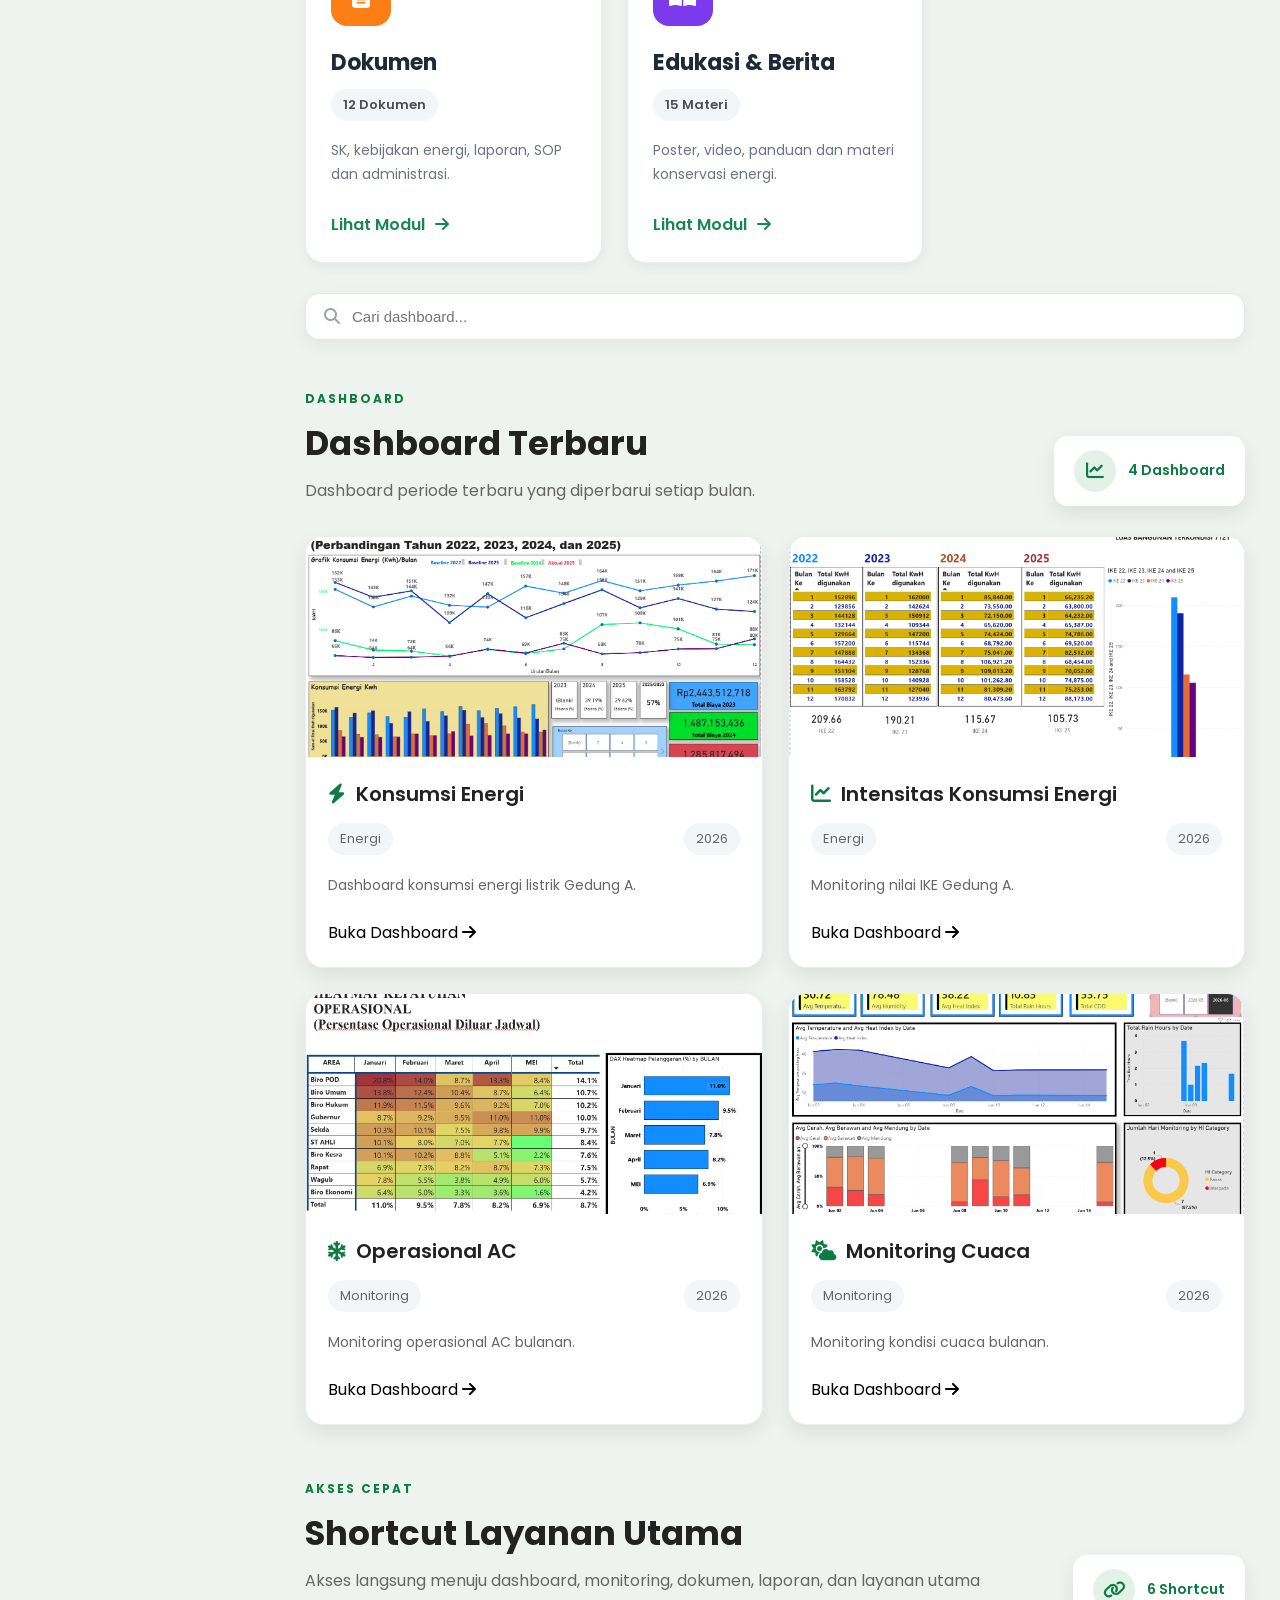
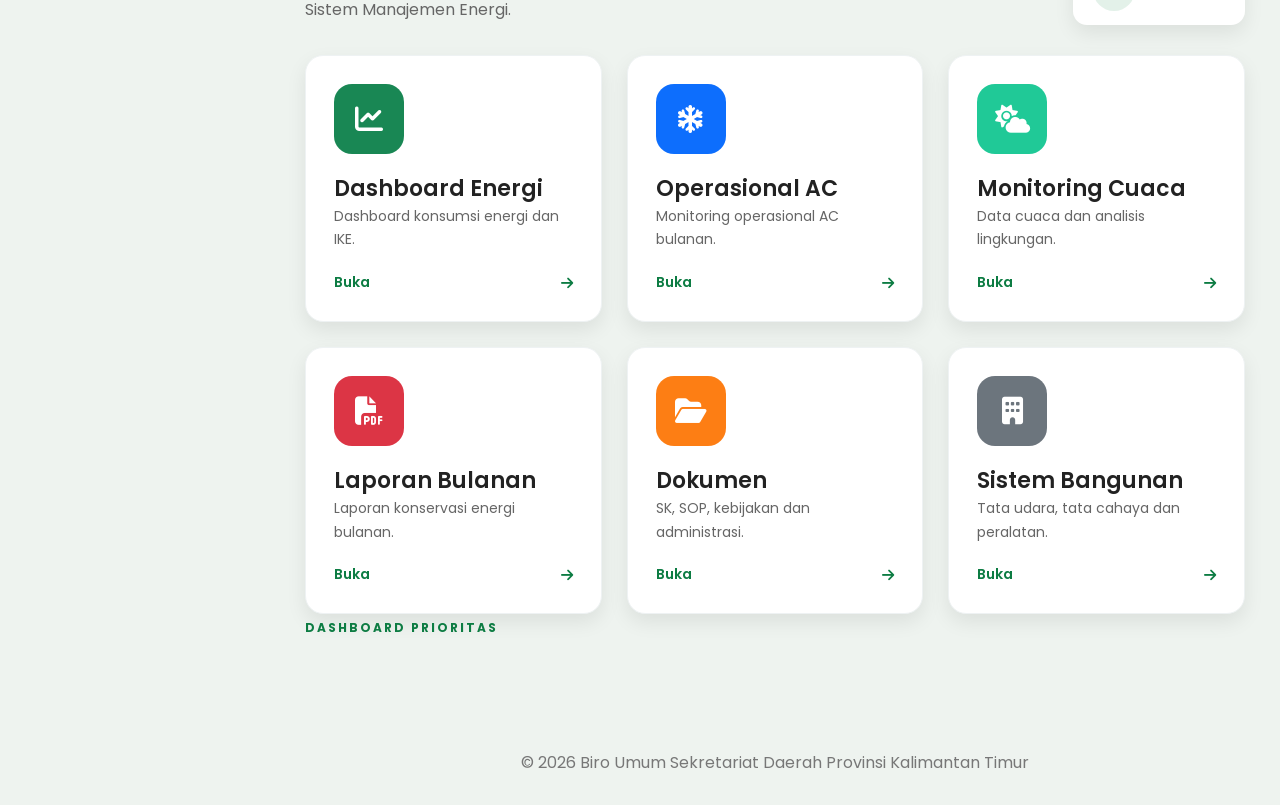
==== commit 13f12d6c: "Update logo dan konfigurasi portal" ====
--- a/index.html
+++ b/index.html
@@ -167,66 +167,6 @@
             <!-- =========================
                 KPI GRID
             ========================== -->
-
-            <section class="kpi-grid">
-
-                <div class="kpi-card">
-
-                    <div class="kpi-icon">
-                        <i class="fa-solid fa-bolt"></i>
-                    </div>
-
-                    <div class="kpi-value">245.230</div>
-
-                    <div class="kpi-title">
-                        Konsumsi Energi 2026 berjalan (kWh)
-                    </div>
-
-                </div>
-
-                <div class="kpi-card">
-
-                    <div class="kpi-icon">
-                        <i class="fa-solid fa-chart-line"></i>
-                    </div>
-
-                    <div class="kpi-value">145,30</div>
-
-                    <div class="kpi-title">
-                        IKE Gedung 2025 kategori efisien berdasarkan Permen ESDM No 3 Tahun 2025
-                    </div>
-
-                </div>
-
-                <div class="kpi-card">
-
-                    <div class="kpi-icon">
-                        <i class="fa-solid fa-snowflake"></i>
-                    </div>
-
-                    <div class="kpi-value">317</div>
-
-                    <div class="kpi-title">
-                        Unit AC (Indoor)
-                    </div>
-
-                </div>
-
-                <div class="kpi-card">
-
-                    <div class="kpi-icon">
-                        <i class="fa-solid fa-leaf"></i>
-                    </div>
-
-                    <div class="kpi-value">13%</div>
-
-                    <div class="kpi-title">
-                        Efisiensi Energi 2025 Terhadap Baseline 2024
-                    </div>
-
-                </div>
-
-            </section>
             
           
             <!-- =========================
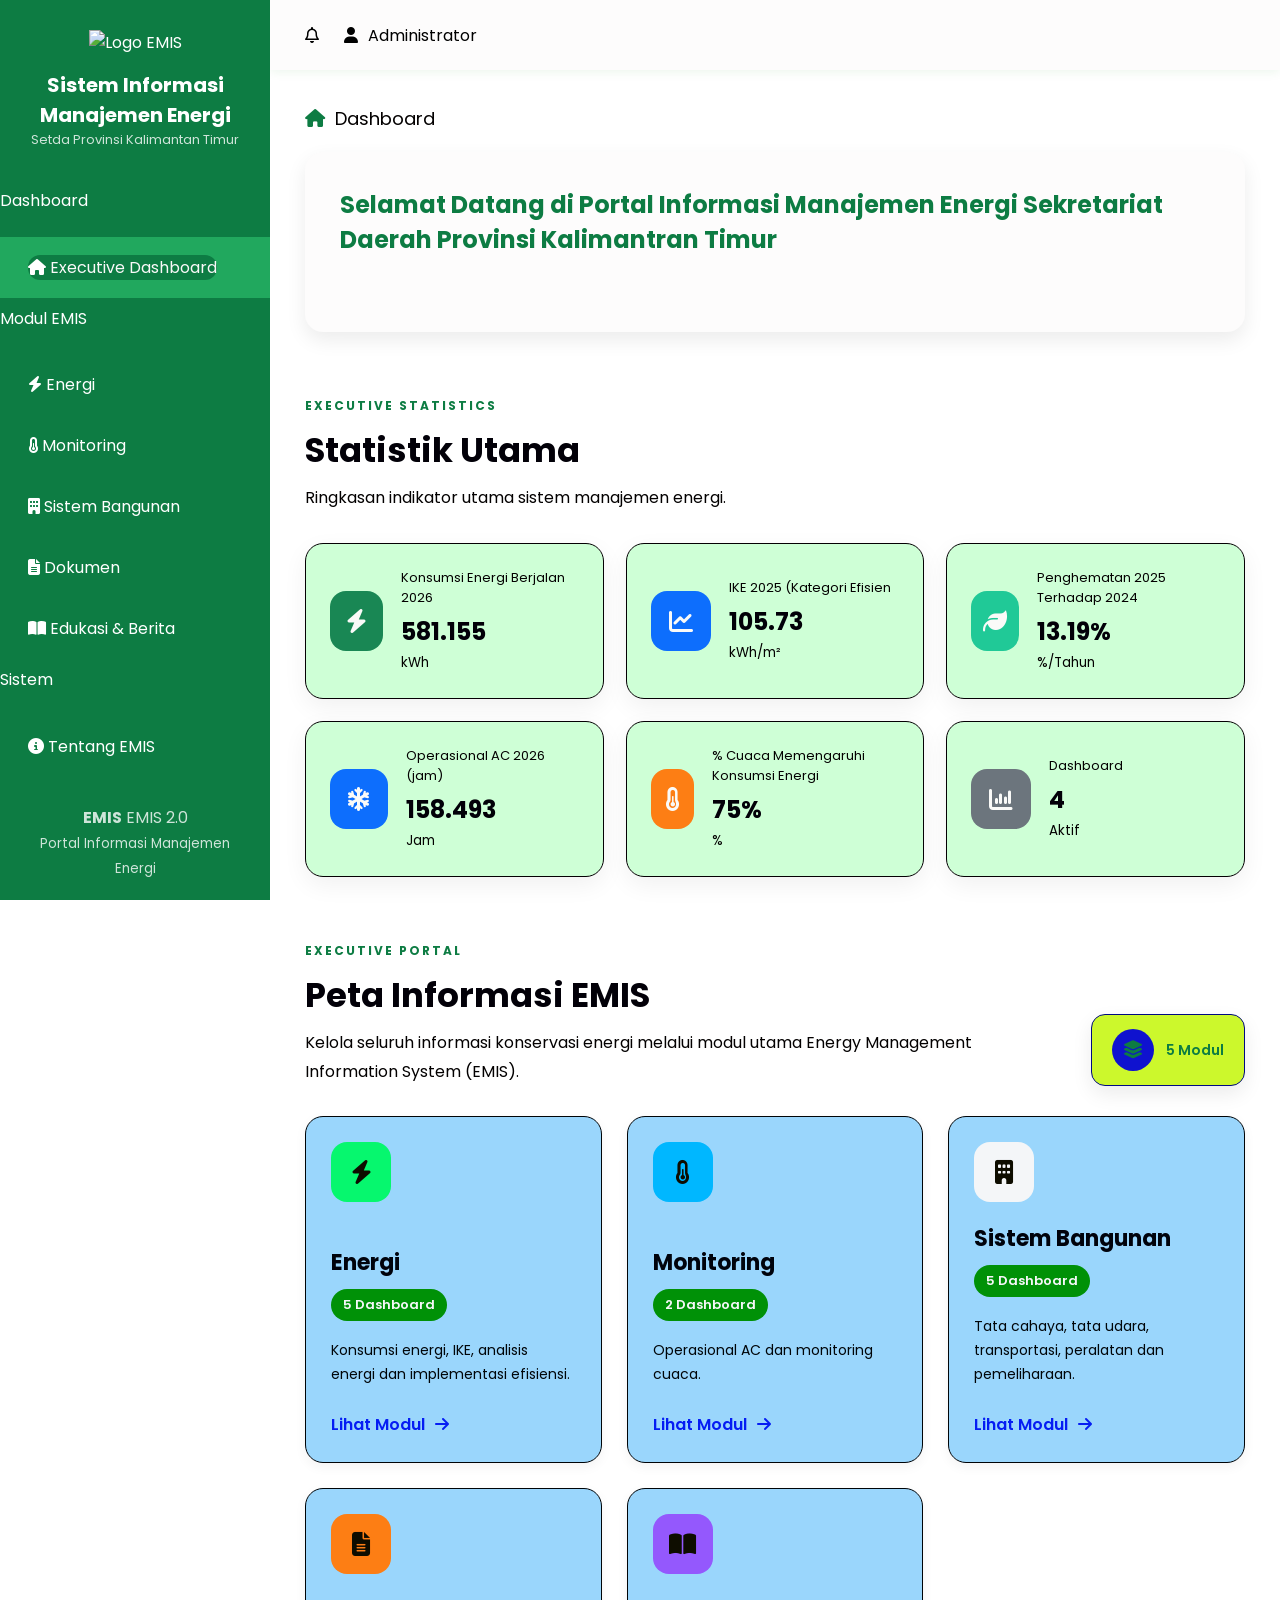
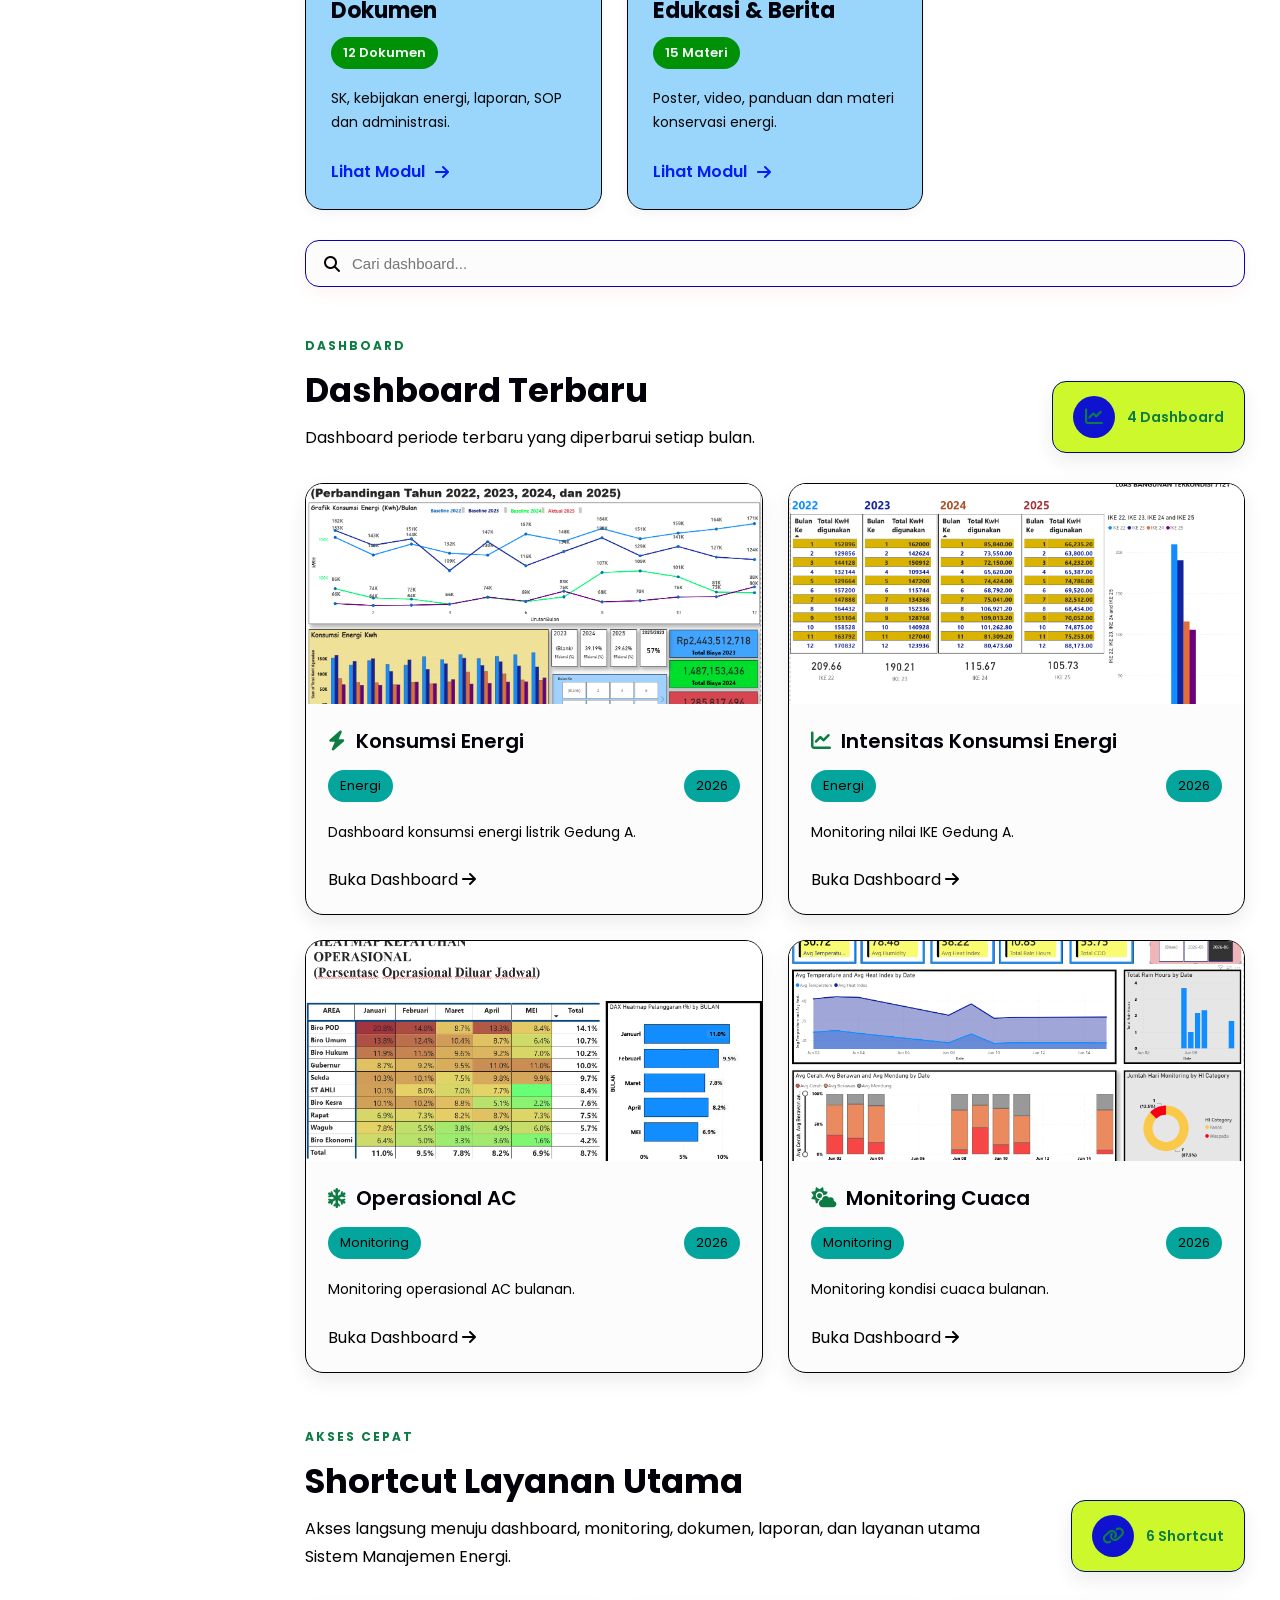
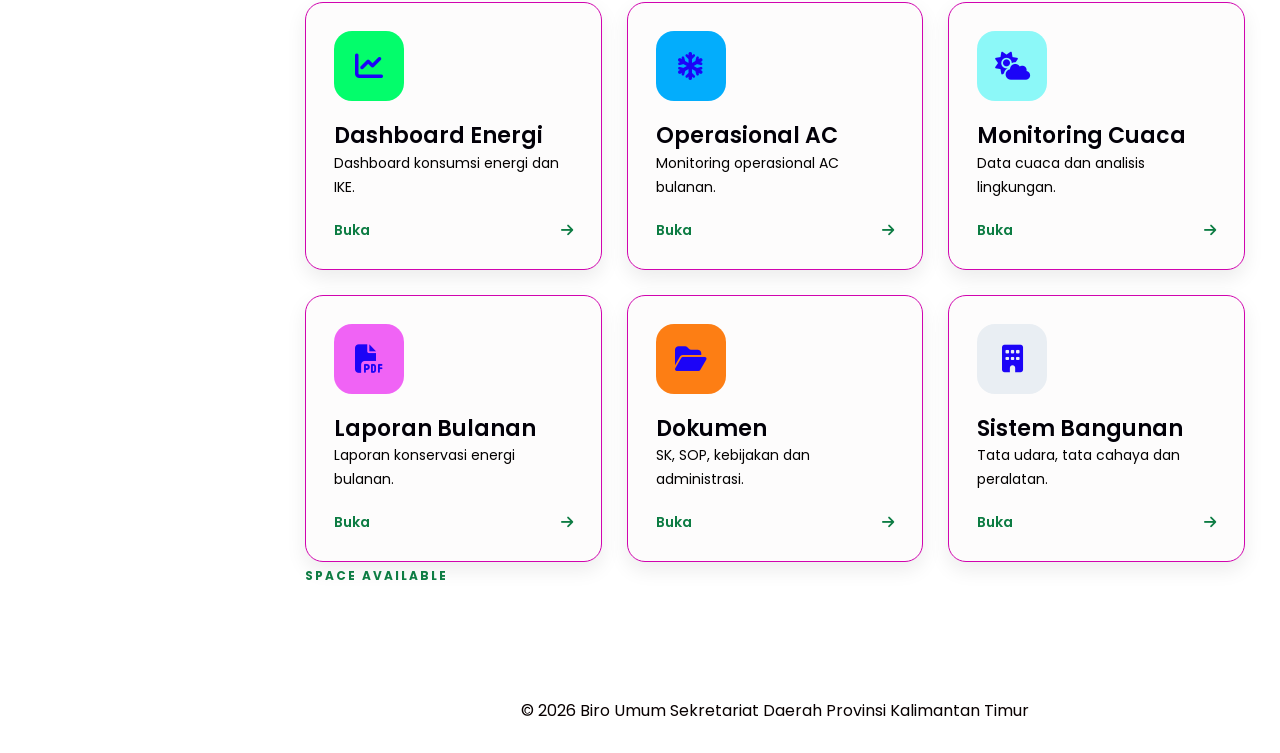
==== commit 23ef930f: "Update dashboard dan konfigurasi portal" ====
--- a/index.html
+++ b/index.html
@@ -77,7 +77,7 @@
 
 
             <!-- HEADER LEFT -->
-
+            <!--  
             <div class="header-left">
 
                 <h2>
@@ -86,7 +86,7 @@
                 </h2>
 
             </div>
-
+            -->
 
             <!-- HEADER RIGHT -->
 
@@ -146,8 +146,8 @@
 
                     <div>
 
-                        <h2>Selamat Datang</h2>
-
+                        <h2>Selamat Datang di Portal Informasi Manajemen Energi Sekretariat Daerah Provinsi Kalimantran Timur</h2>
+                        <!--
                         <p class="welcome-subtitle">
 
                             Portal Informasi Manajemen Energi<br>
@@ -155,7 +155,7 @@
                             Provinsi Kalimantan Timur
 
                         </p>
-
+                        -->
                     </div>
 
                 </div>
@@ -361,7 +361,7 @@
 
                         <span class="section-label">
 
-                            DASHBOARD PRIORITAS
+                            Space Available
 
                         </span>
 
--- a/css/style.css
+++ b/css/style.css
@@ -12,15 +12,15 @@
 
     --primary-dark:#07592f;
 
-    --background:#eef3ef;
-
-    --white:#ffffff;
-
-    --text:#222;
-
-    --text-light:#666;
-
-    --border:#dce4dd;
+    --background:#ffffff;
+
+    --white:#fdfcfc;
+
+    --text:#020008;
+
+    --text-light:#030000;
+
+    --border:#000701;
 
     /* SHADOW */
 
@@ -56,7 +56,7 @@
 
     font-family:'Poppins',sans-serif;
 
-    background:#eef3ef;
+    background:#fafafa00;
 
     display:flex;
 
@@ -110,7 +110,7 @@
 
     transform:translateY(-8px);
 
-    box-shadow:0 20px 45px rgba(0, 0, 0, 0.12);
+    box-shadow:0 20px 45px rgba(8, 8, 8, 0.12);
 
 }
 
@@ -179,7 +179,7 @@
 
     align-items:center;
 
-    background:#EAF7EF;
+    background:#f7eaea;
 
     color:var(--primary);
 
@@ -235,7 +235,7 @@
 
 .stat-card{
 
-    background:#ffffff;
+    background:#ceffd6;
 
     border-radius:18px;
 
@@ -247,7 +247,9 @@
 
     gap:18px;
 
-    box-shadow:0 8px 24px rgba(0,0,0,.06);
+    border:1px solid #050004;
+
+    box-shadow:0 8px 24px rgba(15, 0, 0, 0.06);
 
     transition:.25s;
 
@@ -273,7 +275,7 @@
 
     align-items:center;
 
-    color:#fff;
+    color:#fafaf8;
 
     font-size:24px;
 
@@ -325,21 +327,21 @@
 
     gap:12px;
 
-    background:#ffffff;
-
-    border:1px solid #E5E7EB;
+    background:#fcfcfd;
+
+    border:1px solid #0c00b3;
 
     border-radius:14px;
 
     padding:14px 18px;
 
-    box-shadow:0 6px 18px rgba(0,0,0,.05);
+    box-shadow:0 6px 18px rgba(252, 1, 1, 0.05);
 
 }
 
 .search-box i{
 
-    color:#9CA3AF;
+    color:#050000;
 
 }
 
@@ -361,7 +363,7 @@
 
     border-color:var(--primary);
 
-    box-shadow:0 0 0 4px rgba(25,135,84,.10);
+    box-shadow:0 0 0 4px rgba(0, 12, 7, 0.1);
 
 }
 
@@ -373,7 +375,7 @@
 
     padding:70px 20px;
 
-    color:#9CA3AF;
+    color:#0a0a0a;
 
 }
 
--- a/css/sidebar.css
+++ b/css/sidebar.css
@@ -10,7 +10,7 @@
 
     background:var(--primary);
 
-    color:white;
+    color:rgb(255, 255, 255);
 
     position:fixed;
 
@@ -26,7 +26,7 @@
 
     background:var(--primary);
 
-    color:#ffffff;
+    color:#faf9f9;
 
     border-radius:12px;
 
@@ -146,7 +146,7 @@
 
         overflow-y:auto;
 
-        box-shadow:4px 0 20px rgba(0,0,0,.15);
+        box-shadow:4px 0 20px rgba(7, 7, 7, 0.15);
 
     }
 
--- a/css/header.css
+++ b/css/header.css
@@ -22,7 +22,7 @@
 
     padding:12px 35px;
 
-    box-shadow:0 2px 10px rgba(0,0,0,.08);
+    box-shadow:0 2px 10px rgba(0, 136, 23, 0.08);
 
 }
 
--- a/css/cards.css
+++ b/css/cards.css
@@ -58,7 +58,7 @@
 
 .update-box{
 
-    background:#F5FAF6;
+    background:#faf5f5;
     border-left:5px solid var(--primary);
     border-radius:12px;
     padding:18px 24px;
@@ -133,7 +133,7 @@
     display:flex;
     align-items:center;
     justify-content:center;
-    background:rgba(25,135,84,.10);
+    background:rgba(135, 25, 25, 0.1);
     color:var(--primary);
     font-size:22px;
     margin-bottom:18px;
--- a/css/dashboard.css
+++ b/css/dashboard.css
@@ -103,7 +103,7 @@
 
     box-shadow:var(--shadow);
 
-    border:1px solid #ECECEC;
+    border:1px solid #010005;
 
     transition:.3s;
 
@@ -113,7 +113,7 @@
 
     transform:translateY(-6px);
 
-    box-shadow:0 12px 25px rgba(0,0,0,.12);
+    box-shadow:0 12px 25px rgba(2, 0, 0, 0.12);
 
 }
 
@@ -130,7 +130,7 @@
 
     overflow:hidden;
 
-    background:#F8F9FA;
+    background:#f6f7f8;
 
 }
 
@@ -206,7 +206,7 @@
 
 .dashboard-meta span{
 
-    background:#F3F6F9;
+    background:#04a59d;
 
     padding:6px 12px;
 
@@ -264,7 +264,7 @@
 
 .dashboard-button:hover{
 
-    color:#146C43;
+    color:#190075;
 
 }
 
@@ -283,7 +283,7 @@
 
     text-align:center;
 
-    color:#777;
+    color:#080000;
 
     padding:30px;
 
--- a/css/components.css
+++ b/css/components.css
@@ -83,7 +83,9 @@
 
     gap:12px;
 
-    background:#ffffff;
+    background:#ccf82c;
+
+    border:1px solid #000981;
 
     border-radius:14px;
 
@@ -109,7 +111,7 @@
 
     border-radius:50%;
 
-    background:rgba(27,138,75,.12);
+    background:rgb(15, 18, 207);
 
     color:var(--primary);
 
@@ -171,13 +173,13 @@
 
 .module-card{
 
-    background:#ffffff;
+    background:#9ad6fc;
 
     border-radius:18px;
 
     padding:25px;
 
-    border:1px solid #E8ECEF;
+    border:1px solid #000407;
 
     transition:.3s;
 
@@ -197,7 +199,7 @@
 
     transform:translateY(-6px);
 
-    box-shadow:0 12px 25px rgba(0,0,0,.12);
+    box-shadow:0 12px 25px rgba(10, 0, 0, 0.12);
 
 }
 
@@ -220,7 +222,7 @@
 
     justify-content:center;
 
-    color:white;
+    color:rgb(14, 13, 0);
 
     font-size:24px;
 
@@ -239,7 +241,7 @@
 
     margin-bottom:10px;
 
-    color:#1F2937;
+    color:#00030c;
 
 }
 
@@ -247,9 +249,9 @@
 
     display:inline-block;
 
-    background:#F3F6F9;
-
-    color:#495057;
+    background:#009107;
+
+    color:#f5f7f8;
 
     padding:6px 12px;
 
@@ -265,7 +267,7 @@
 
 .module-body p{
 
-    color:#6C757D;
+    color:#000508;
 
     line-height:1.7;
 
@@ -288,7 +290,7 @@
 
     gap:10px;
 
-    color:#198754;
+    color:#051df3;
 
     text-decoration:none;
 
@@ -300,7 +302,7 @@
 
 .module-link:hover{
 
-    color:#146C43;
+    color:#060af8;
 
 }
 
@@ -360,7 +362,7 @@
 
     min-height:190px;
 
-    border:1px solid #eef2f3;
+    border:1px solid #d104af;
 
 }
 
@@ -386,7 +388,7 @@
 
     align-items:center;
 
-    color:white;
+    color:rgb(28, 4, 247);
 
     font-size:28px;
 
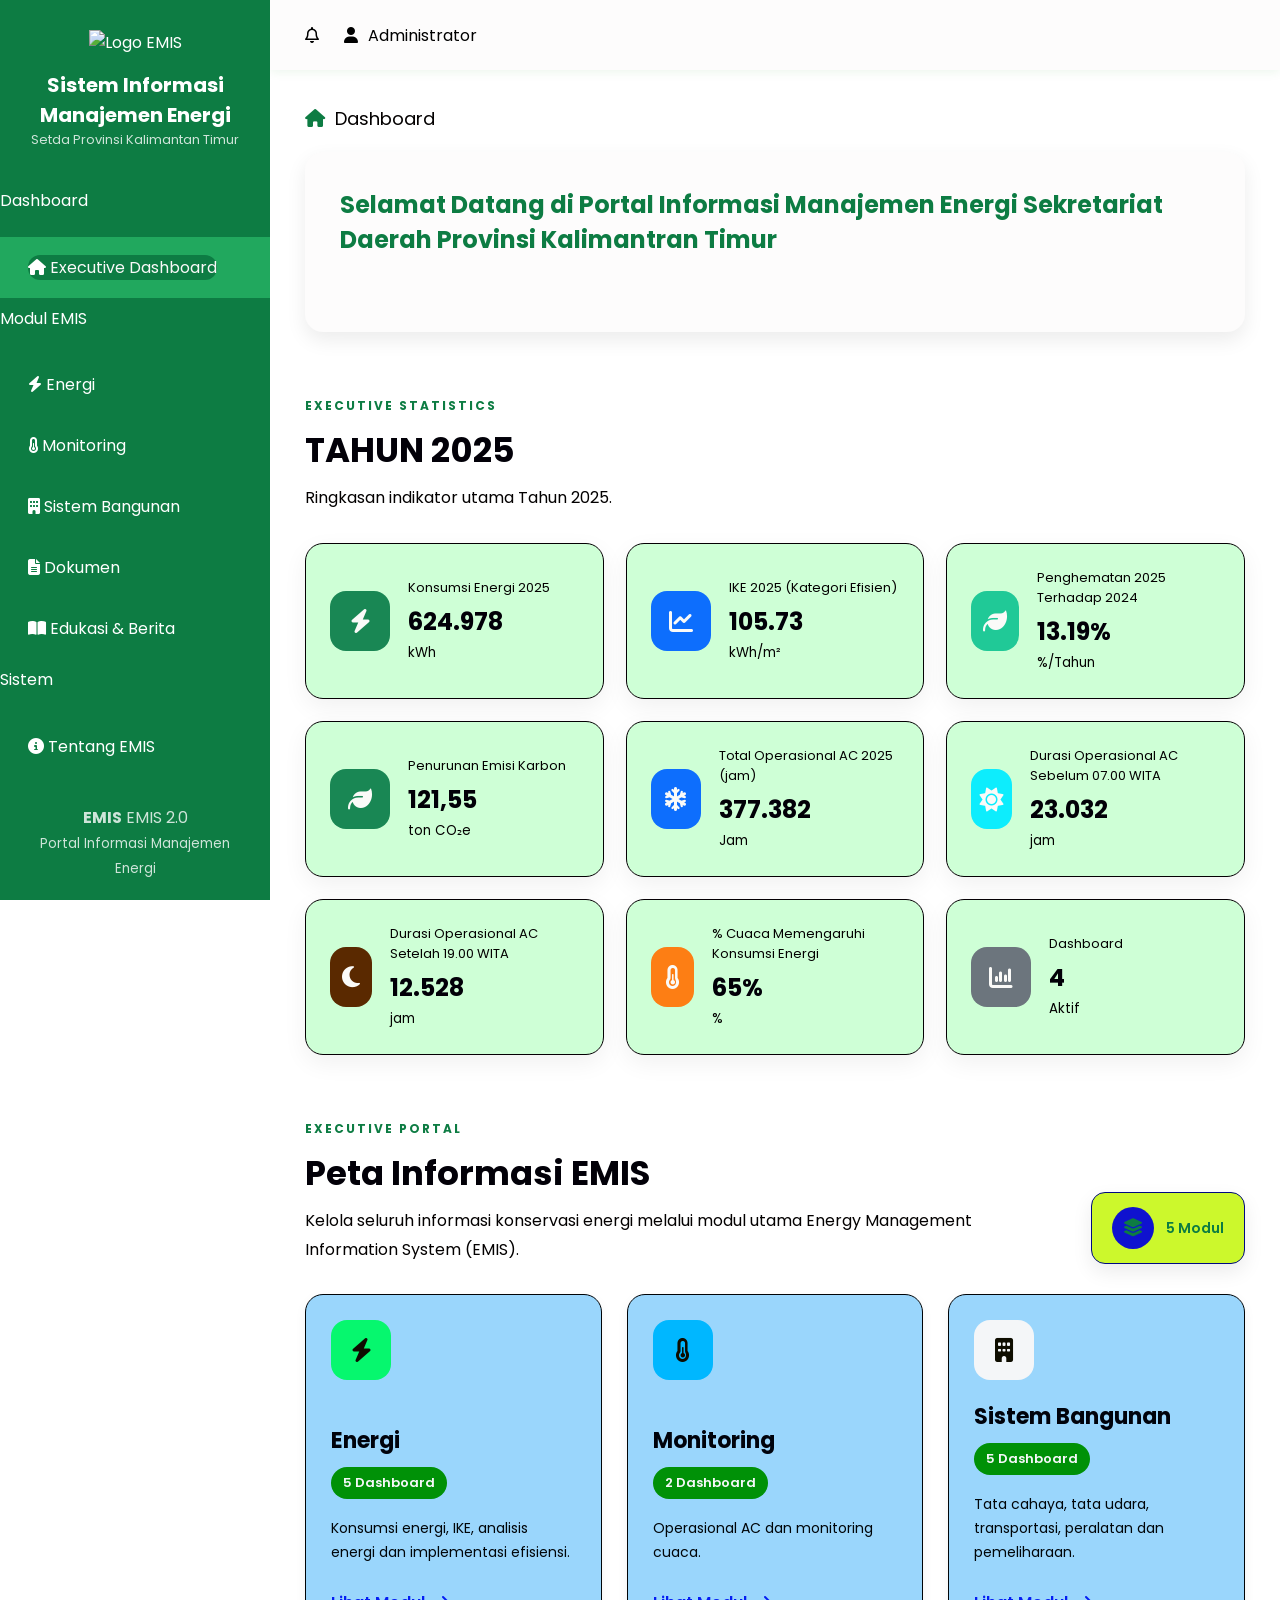
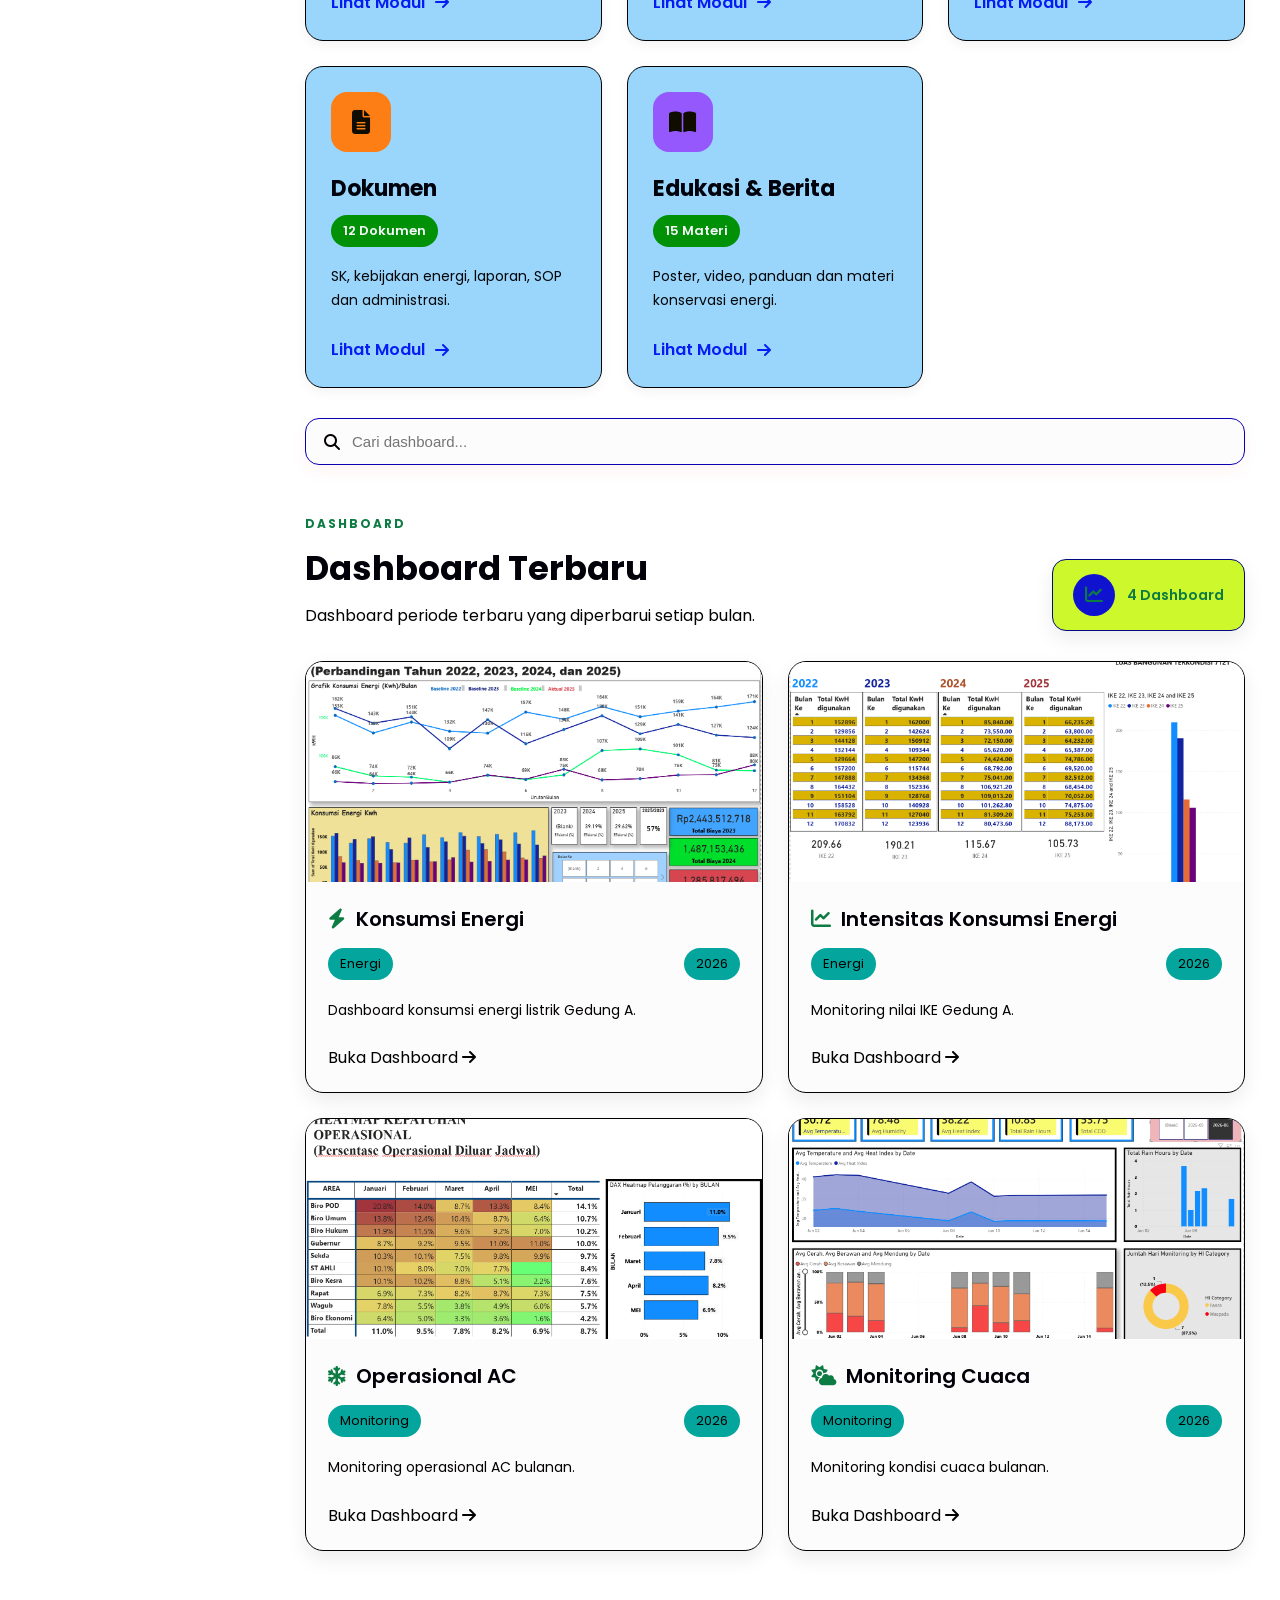
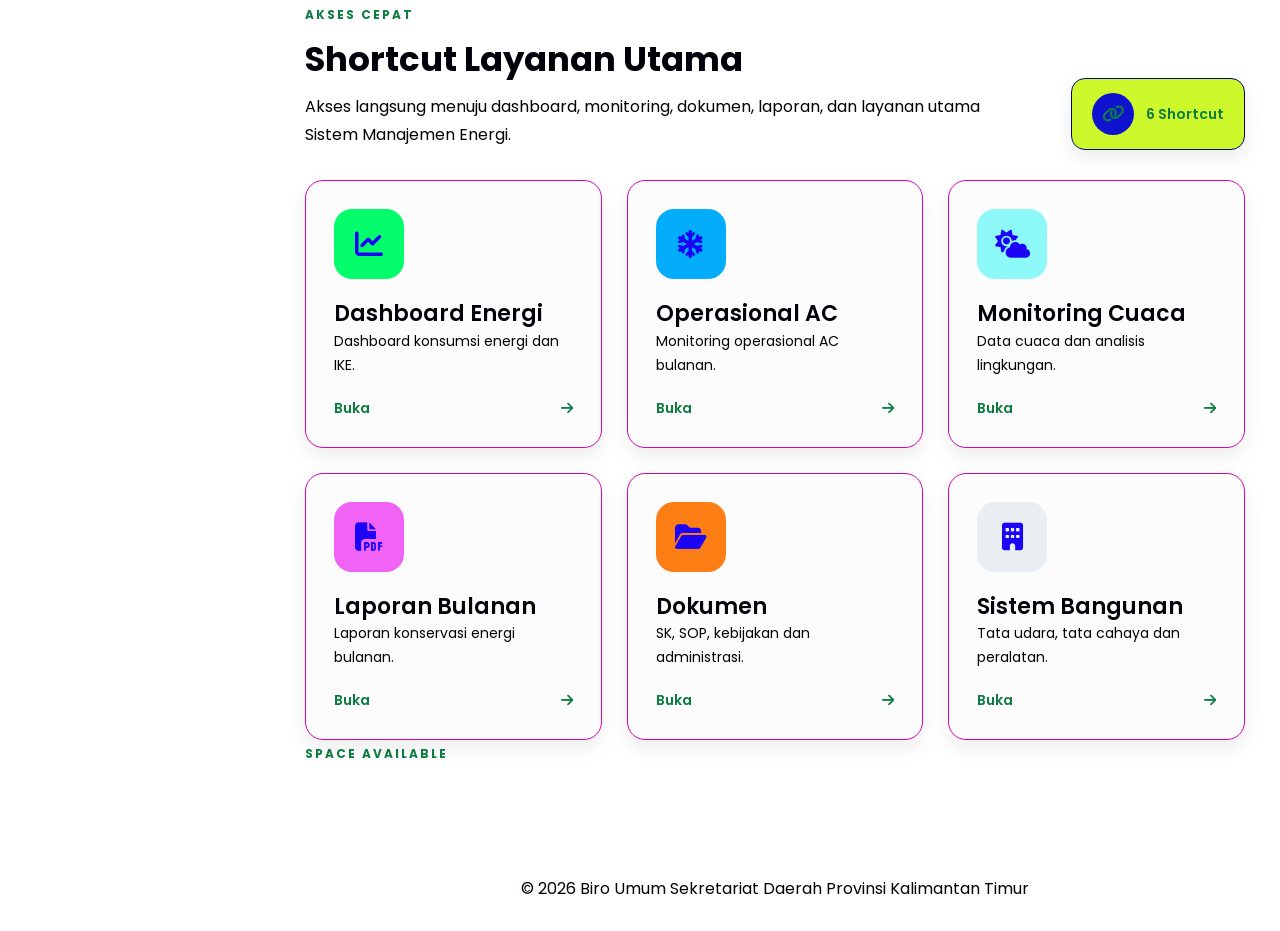
==== commit 690dd4a3: "Update Executive statistics dashboard" ====
--- a/index.html
+++ b/index.html
@@ -187,13 +187,13 @@
 
                         <h2>
 
-                            Statistik Utama
+                            TAHUN 2025
 
                         </h2>
 
                         <p>
 
-                            Ringkasan indikator utama sistem manajemen energi.
+                            Ringkasan indikator utama Tahun 2025.
 
                         </p>
 
